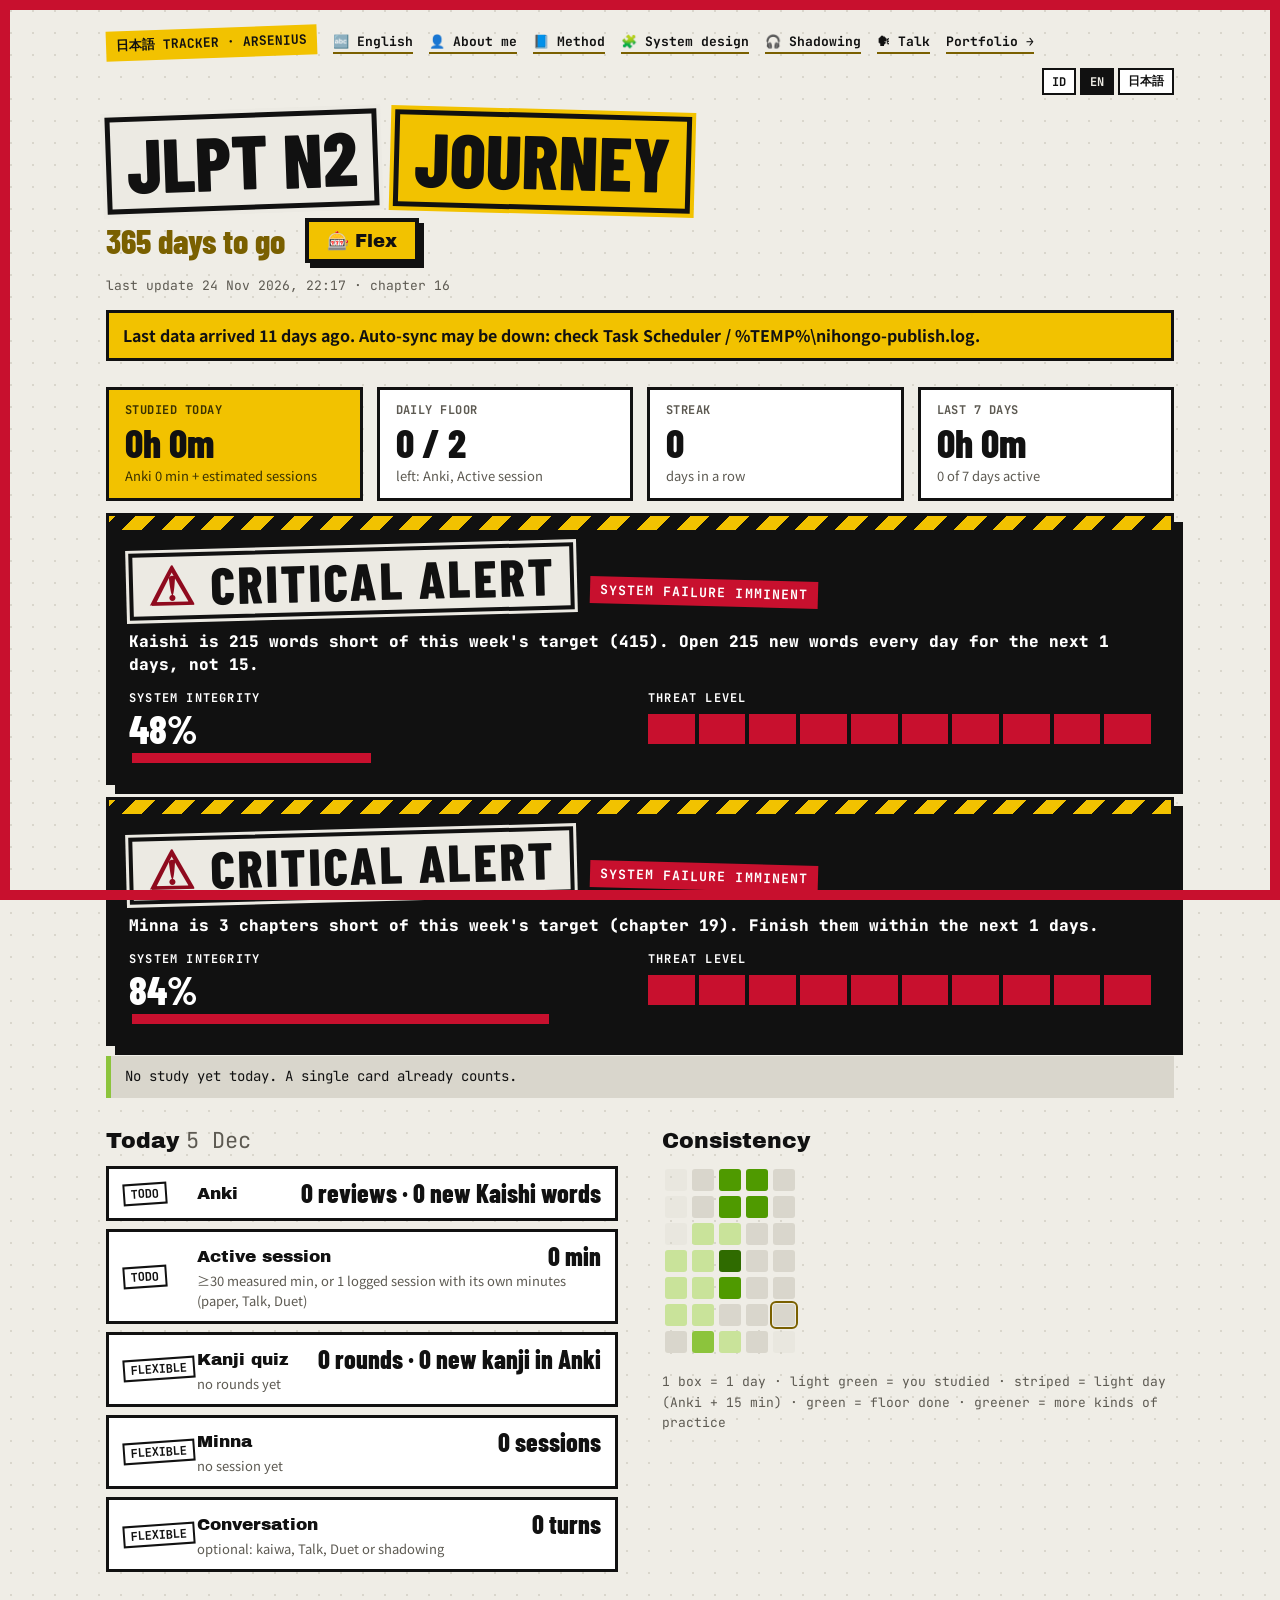
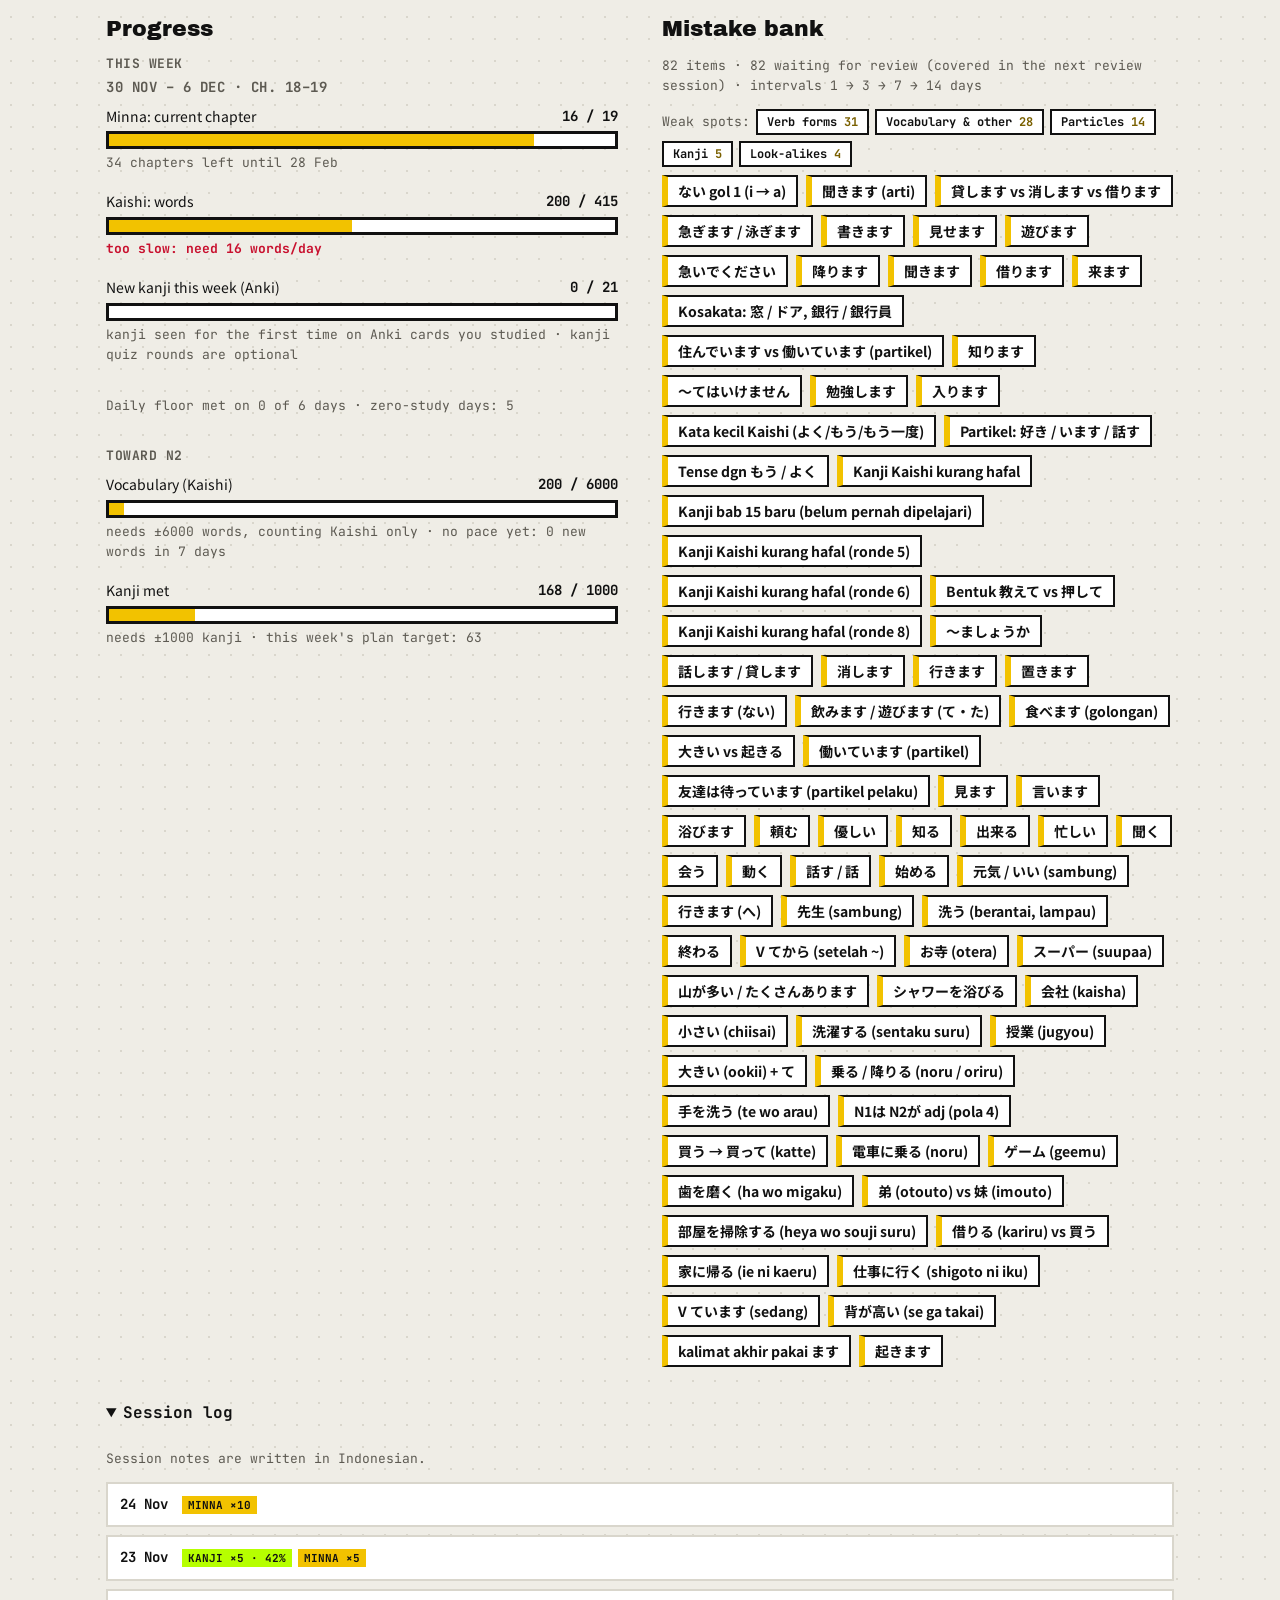
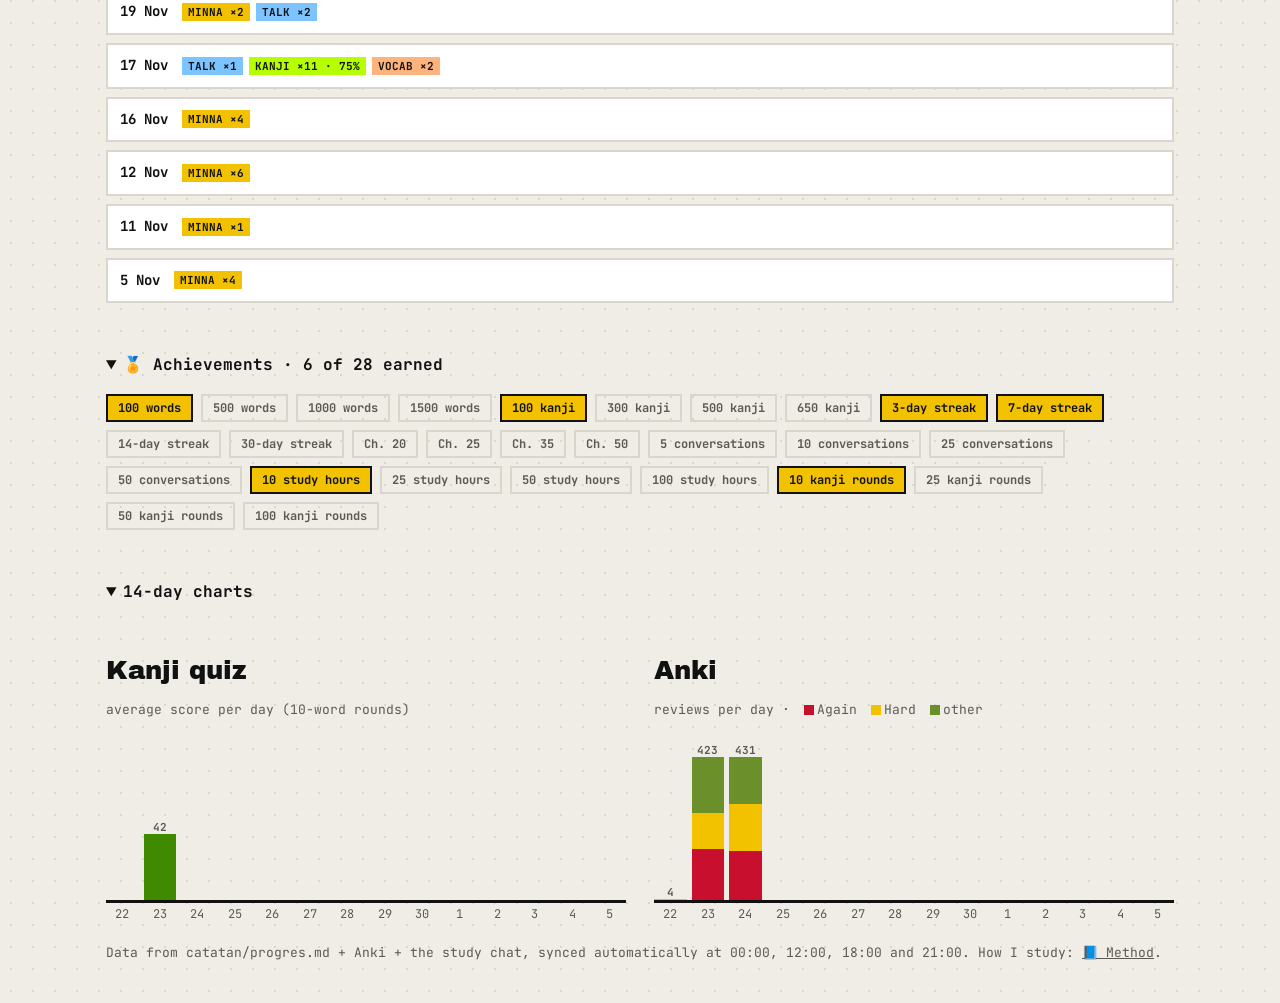
==== index.html @ 4cfe98d3 "Flexible goals: daily floor, light days, capped pace alerts - Daily floor = Anki due cleared + one a" ====
<!doctype html>
<html lang="id">
<head>
<meta charset="utf-8">
<meta name="viewport" content="width=device-width, initial-scale=1">
<title>日本語 Tracker · Arsenius</title>
<meta name="robots" content="noindex">
<meta name="theme-color" content="#17181c">
<link rel="manifest" href="manifest.webmanifest">
<link rel="apple-touch-icon" href="assets/img/icon-180.png">
<link rel="icon" href="data:image/svg+xml,<svg xmlns='http://www.w3.org/2000/svg' viewBox='0 0 32 32'><rect width='32' height='32' fill='%23F2C200'/><text x='16' y='24' font-size='20' text-anchor='middle' font-family='sans-serif' font-weight='900'>日</text></svg>">
<link rel="preconnect" href="https://fonts.googleapis.com">
<link rel="preconnect" href="https://fonts.gstatic.com" crossorigin>
<link href="https://fonts.googleapis.com/css2?family=Archivo+Black&family=Barlow+Condensed:wght@800&family=JetBrains+Mono:wght@400;700&family=Noto+Sans+JP:wght@400;700&display=swap" rel="stylesheet">
<link rel="stylesheet" href="assets/css/styles.css?v=78de2f35">
</head>
<body>
<header class="top">
  <nav class="nav mono"><span class="tag">日本語 TRACKER · ARSENIUS</span><a href="english.html" data-i="nav.english"></a><a href="about.html" data-i="nav.about"></a><a href="metode.html" data-i="nav.method"></a><a href="system.html" data-nav="system" data-i="nav.system"></a><a href="shadow.html" data-nav="shadow" data-i="nav.shadow"></a><a href="talk.html" data-nav="talk" data-i="nav.talk"></a><a href="https://arsenius-portfolio.vercel.app" target="_blank" rel="noopener" data-i="nav.portfolio"></a><span class="lang" id="lang"></span></nav>
  <h1><span class="plate" id="n3a">JLPT N2</span><span class="plate plate-y" id="n3b"></span></h1>
  <div class="hero-row"><p class="n3left" id="n3left"></p><button type="button" class="gacha" id="flexOpen" data-i="fx.open"></button></div>
  <p class="mono muted small" id="updated"></p>
  <div id="banner"></div>
</header>

<dialog class="fx-dlg" id="flexDlg">
  <div class="fx-head"><h2 data-i="h.flex"></h2><button type="button" class="x" id="flexClose" data-i="fx.close"></button></div>
  <p class="mono muted small" data-i="fx.desc"></p>
  <div class="flex">
    <div class="fx-stage"><canvas id="flexCanvas" width="1080" height="1920" aria-label="Story image preview"></canvas><div class="fx-cover" id="flexCover"><div class="cbar">CONSOLE<span>×</span></div><div class="cl"><p class="cmd">&gt; press GACHA_</p></div></div><span class="fx-rar mono" id="flexRar" aria-live="polite"></span></div>
    <div class="fx-ctrl">
      <div class="btns"><button type="button" class="gacha" id="flexStats" data-i="fx.stats"></button><button type="button" id="flexWeek" data-i="fx.week"></button><button type="button" id="flexStatus" data-i="fx.status"></button><button type="button" id="flexTheme" data-i="fx.theme"></button></div>
      <button type="button" class="gacha" id="flexPull" data-i="fx.pull"></button>
      <p class="mono small muted" id="flexInfo"></p>
      <div class="fx-q"><label><input type="checkbox" id="flexQ" checked> <span data-i="fx.quote"></span></label><select id="flexQTag" aria-label="Quote"></select><button type="button" id="flexQNew" data-i="fx.quoteNew"></button></div>
      <div class="btns"><button type="button" id="flexShare" disabled data-i="fx.share"></button><button type="button" id="flexSave" disabled data-i="fx.save"></button></div>
    </div>
  </div>
</dialog>

<main>
  <button type="button" class="gacha" id="backToday" hidden data-i="view.back"></button>
  <div class="sum">
    <div class="tile hi"><span class="lb" id="sumLabel" data-i="sum.today"></span><b id="sumHours"></b><small id="sumHoursSub"></small></div>
    <div class="tile"><span class="lb" data-i="sum.missions"></span><b id="sumMissions"></b><small id="sumMissionsSub"></small></div>
    <div class="tile"><span class="lb" data-i="sum.streak"></span><b id="sumStreak"></b><small data-i="streak.days"></small></div>
    <div class="tile"><span class="lb" data-i="sum.week"></span><b id="sumWeek"></b><small id="sumWeekSub"></small></div>
  </div>
  <div id="alerts"></div>
  <p class="praise mono" id="praise"></p>

  <div class="dash">
    <section>
      <h2><span id="todayH" data-i="h.today"></span> <span class="mono muted" id="todayLabel"></span></h2>
      <div class="wajib" id="wajib"></div>
    </section>

    <section>
      <h2 data-i="h.consistency"></h2>
      <div class="heat" id="heat"></div>
      <p class="mono muted small" data-i="heat.legend"></p>
    </section>

    <section>
      <h2 data-i="h.progress"></h2>
      <h3 class="sub3"><span data-i="h.week"></span> <span class="mono muted" id="weekLabel"></span></h3>
      <div class="bars" id="week"></div>
      <h3 class="sub3" data-i="h.n3"></h3>
      <div class="bars" id="n3bars"></div>
    </section>

    <section>
      <h2 data-i="h.mistakes"></h2>
      <p class="mono muted small" id="mistakeSum"></p>
      <div class="weak" id="weak"></div>
      <div class="mistakes" id="mistakes"></div>
    </section>
  </div>

  <details class="charts" id="logBox" open><summary class="mono" data-i="h.log"></summary><p class="mono muted small" id="logNote"></p><div class="log" id="log"></div></details>

  <details class="charts" id="badges" open></details>

  <details class="charts" open><summary class="mono" data-i="charts"></summary>
    <section class="two">
      <div><h2 data-i="h.kanji"></h2><p class="mono muted small" data-i="kanji.sub"></p><div class="chart" id="kanjiChart"></div></div>
      <div><h2>Anki</h2><p class="mono muted small"><span data-i="anki.sub"></span> <i class="sw again"></i>Again <i class="sw hard"></i>Hard <i class="sw good"></i><span data-i="other"></span></p><div class="chart" id="ankiChart"></div></div>
    </section>
  </details>
</main>
<footer class="mono muted small"><span data-i="footer"></span> <a href="metode.html" data-i="nav.method"></a>.</footer>
<p class="tip mono small" id="tip" hidden></p>
<script src="assets/js/i18n.js?v=8adacef3"></script>
<script src="assets/js/flex.js?v=4d6807b2"></script>
<script src="assets/js/app.js?v=9af15991"></script>
<script>
  const dlg = document.getElementById("flexDlg");
  document.getElementById("flexOpen").onclick = () => dlg.showModal();
  document.getElementById("flexClose").onclick = () => dlg.close();
  dlg.addEventListener("click", e => { if (e.target === dlg) dlg.close(); });  // tap backdrop to close
</script>
<script src="assets/js/pwa.js?v=f07ddea9"></script>
</body>
</html>
---- assets/css/styles.css ----
:root{--bg:#17181c;--card:#202227;--ink:#ECEAE3;--muted:#A9A69D;--line:#ECEAE3;--k:#111;--y:#F2C200;--lime:#B6FF00;--r:#FF5A5F;--dot:#2c2d33;
  --hi:#F2C200;--ok:#B6FF00;--h1:#5b6b1f;--h2:#87a812;--h3:#a6dc06;--h4:#B6FF00;color-scheme:dark}
@media (prefers-color-scheme:light){:root{--bg:#EFEDE6;--card:#fff;--ink:#111;--muted:#5d5a52;--line:#111;--dot:#d9d6cc;--r:#C8102E;
  --hi:#7a6000;--ok:#3f8a00;--h1:#c9e39a;--h2:#8cc43c;--h3:#4f9a00;--h4:#2f6b00;color-scheme:light}}
*{box-sizing:border-box}
body{margin:0;background:var(--bg) radial-gradient(var(--dot) 1.5px,transparent 1.5px) 0 0/22px 22px;color:var(--ink);font:16px/1.55 'Noto Sans JP',system-ui,sans-serif}
a{color:inherit}
.mono{font-family:'JetBrains Mono',monospace}.muted{color:var(--muted)}.small{font-size:13px}
main,.top,footer{width:min(100%,max(75vw,1100px),2200px);margin:0 auto;padding:0 16px}  /* 3/4 of the screen, never narrower than 1100px, capped on ultra-wide */
.top{padding-top:28px}
.nav{display:flex;flex-wrap:wrap;align-items:center;gap:10px 16px;font-size:13px;font-weight:700}
.nav a{text-decoration:none;border-bottom:2px solid var(--hi)}
.lang{display:flex;gap:4px;margin-left:auto}
.lang button{font:700 12px 'JetBrains Mono',monospace;background:var(--card);color:var(--ink);border:2px solid var(--line);padding:3px 8px;cursor:pointer}
.lang button[aria-pressed=true]{background:var(--ink);color:var(--bg)}
.tag{display:inline-block;background:var(--y);color:var(--k);font-weight:700;font-size:13px;padding:5px 10px;transform:rotate(-2deg)}
h1{margin:18px 0 8px;display:flex;flex-wrap:wrap;gap:12px 16px}
.plate{display:inline-block;font:800 clamp(36px,8vw,76px)/1 'Barlow Condensed',sans-serif;padding:4px 16px 7px;background:#ECEAE3;color:var(--k);border:5px solid var(--k);box-shadow:0 0 0 4px #ECEAE3;transform:rotate(-2deg)}
.plate-y{background:var(--y);box-shadow:0 0 0 4px var(--y);transform:rotate(1.5deg)}
h2{font:400 26px/1.2 'Archivo Black',sans-serif;margin:0 0 14px}
section{margin:40px 0}
.goals{display:flex;flex-wrap:wrap;gap:8px;margin-top:10px;font-size:13px}
.goals span{background:var(--card);border:2px solid var(--line);padding:3px 9px}.goals b{color:var(--hi)}
.banner{margin:14px 0 0;padding:10px 14px;background:var(--y);color:var(--k);font-weight:700;border:3px solid var(--k)}.banner.bad{background:var(--r);color:#fff}
.wajib{display:grid;gap:8px}
.w{background:var(--card);border:3px solid var(--line);padding:10px 14px;display:grid;grid-template-columns:62px minmax(0,1fr) auto;grid-template-areas:"st h n" "st p p";align-items:center;gap:0 12px}
.w.done{background:var(--lime);color:var(--k);border-color:var(--lime)}
.w h3{grid-area:h;margin:0;font:400 17px 'Archivo Black',sans-serif}
.w .n{grid-area:n;font:800 26px/1.1 'Barlow Condensed',sans-serif}
.w .st{grid-area:st;justify-self:start;font:700 12px 'JetBrains Mono',monospace;border:2px solid currentColor;padding:1px 6px;transform:rotate(-4deg)}
.w .st.seal{border:0;padding:0;width:54px;height:56px;margin:-6px 0;transform:rotate(-8deg);animation:stamp .35s cubic-bezier(.3,1.6,.5,1) both}
.seal svg{display:block;width:100%;height:100%;overflow:visible}
@keyframes stamp{from{transform:rotate(-8deg) scale(1.7);opacity:0}to{transform:rotate(-8deg) scale(1);opacity:1}}
@media (prefers-reduced-motion:reduce){.w .st.seal{animation:none}}
.w p{grid-area:p;margin:0;font-size:13px;color:var(--muted)}.w.done p{color:#2a3a00}
.heat{display:grid;grid-auto-flow:column;grid-template-rows:repeat(7,22px);grid-auto-columns:22px;gap:5px;overflow-x:auto;padding:3px 3px 6px}
.heat i{border-radius:3px;background:var(--dot)}
.heat i[data-n="1"]{background:var(--h1)}.heat i[data-n="2"]{background:var(--h2)}.heat i[data-n="3"]{background:var(--h3)}.heat i[data-n="4"]{background:var(--h4)}
.praise{margin:10px 0 0;padding:10px 14px;border-left:5px solid var(--h2);background:var(--dot);font-size:14px}.praise:empty{display:none}
.heat i.today{outline:2px solid var(--hi);outline-offset:1px}.heat i{cursor:pointer}.heat i.sel{outline:2px solid var(--ink);outline-offset:1px}
#backToday{margin-top:18px}
.bars{display:grid;gap:18px}
.bar .lbl{display:flex;justify-content:space-between;gap:10px;font-size:14px}
.bar .lbl b{font-family:'JetBrains Mono',monospace}
.bar .track{height:18px;border:3px solid var(--line);background:var(--card);margin-top:4px}
.bar .fill{height:100%;background:var(--y)}.bar.ok .fill{background:var(--ok)}
.bar p{margin:4px 0 0}.on{color:var(--ok);font-weight:700}.late{color:var(--r);font-weight:700}
details{margin-top:14px}summary{cursor:pointer}
table{border-collapse:collapse;width:100%;margin-top:8px}
td,th{padding:5px 8px;border-bottom:1px solid var(--dot);text-align:left}tr.cur td{color:var(--hi);font-weight:700}
.two{display:grid;grid-template-columns:1fr 1fr;gap:28px}
.chart{display:flex;align-items:flex-end;gap:5px;height:170px;border-bottom:3px solid var(--line);padding-top:10px}
.chart .col{flex:1;display:flex;flex-direction:column;justify-content:flex-end;height:100%;min-width:0;max-width:60px;position:relative}
.chart .col span{display:block}
.chart .col em{position:absolute;bottom:-22px;left:50%;transform:translateX(-50%);font:400 12px 'JetBrains Mono',monospace;color:var(--muted);font-style:normal;white-space:nowrap}
.chart .col b{font:700 11px 'JetBrains Mono',monospace;text-align:center;color:var(--muted)}
.chart + *{margin-top:26px}
.sw{display:inline-block;width:10px;height:10px;margin:0 3px 0 6px;vertical-align:-1px}
.again{background:var(--r)}.hard{background:var(--y)}.good{background:#6b8f2a}.kj{background:var(--ok)}
.mcs{display:flex;flex-wrap:wrap;gap:8px}
.mc{font:700 14px 'Noto Sans JP',sans-serif;background:var(--card);color:var(--ink);border:2px solid var(--line);border-left:6px solid var(--y);padding:4px 10px;cursor:pointer}
.mc.later{border-left-color:var(--dot);opacity:.8}.mc[aria-pressed=true]{background:var(--ink);color:var(--bg)}
.mdet{flex-basis:100%;margin:4px 0;background:var(--card);border:3px solid var(--line);padding:10px 14px}.mdet p{margin:6px 0 0;font-size:14px}
.m{background:var(--card);border:3px solid var(--line);border-left-width:10px;padding:10px 14px}
.m.due{border-left-color:var(--y)}.m.later{opacity:.75}
.m summary{display:flex;justify-content:space-between;gap:10px;font-weight:700;list-style:none}
.m summary::-webkit-details-marker{display:none}
.m summary small{font:400 12px 'JetBrains Mono',monospace;color:var(--muted);white-space:nowrap}
.m p{margin:6px 0 0;font-size:14px}.m p b{font-family:'JetBrains Mono',monospace;font-size:12px}
.log{display:grid;gap:8px}
.day{margin:0;background:var(--card);border:2px solid var(--dot)}
.day summary{display:flex;flex-wrap:wrap;align-items:center;gap:8px 14px;padding:10px 12px;font-size:14px;font-weight:700}
.day[open] summary{border-bottom:2px solid var(--dot)}
.chips{display:flex;flex-wrap:wrap;gap:6px}
.k{font:700 11px 'JetBrains Mono',monospace;text-transform:uppercase;padding:2px 6px;color:var(--k);background:var(--dot)}
.s{display:grid;grid-template-columns:6px 1fr;gap:10px;padding:8px 12px;font-size:14px}
.s+.s{border-top:1px solid var(--dot)}
.s .k{padding:0;align-self:stretch}
.s{cursor:pointer}.s p{display:-webkit-box;-webkit-line-clamp:1;-webkit-box-orient:vertical;overflow:hidden}.s.full p{display:block}
.k.kanji{background:var(--lime)}.k.minna{background:var(--y)}.k.kaiwa{background:#7cc4ff}.k.kosakata{background:#ffb37c}.k.bonus{background:#d9b8ff}
.s .sc{font:700 13px 'JetBrains Mono',monospace}
.s p{margin:2px 0 0;color:var(--muted);font-size:13px}
.months{display:grid;grid-template-columns:repeat(auto-fit,minmax(180px,1fr));gap:12px}
.mo{background:var(--card);border:3px solid var(--line);padding:12px}.mo b{font:800 28px/1 'Barlow Condensed',sans-serif;display:block}
footer{padding-bottom:40px}
.tip{position:fixed;left:50%;bottom:16px;transform:translateX(-50%);margin:0;background:var(--ink);color:var(--bg);padding:8px 14px;max-width:calc(100% - 32px);z-index:5}
/* flex */
.flex{display:flex;flex-wrap:wrap;gap:24px;align-items:flex-start}
.fx-stage{position:relative;width:min(300px,100%);perspective:900px}
#flexCanvas{display:block;width:100%;height:auto;border:3px solid var(--line)}
.fx-cover{position:absolute;inset:0;display:flex;flex-direction:column;background:#1e1e1e;border:3px solid var(--line);font:400 12px/1.5 'JetBrains Mono',monospace;color:#e6e6e6;text-align:left}
.cbar{display:flex;justify-content:space-between;background:#2c2c2c;padding:5px 9px;font:700 13px 'JetBrains Mono',monospace;letter-spacing:.12em;color:#fff}.cbar span{color:#999}
.cl{flex:1;overflow:auto;padding:8px 9px}.cl p{margin:0 0 3px;word-break:break-word}
.cl .cmd{color:#bdbdbd}.cl .dim{color:#e8d44d}.cl .spin{color:#e8d44d}.cl .res{font-weight:700;font-size:15px;margin-top:6px}
.fx-rar{position:absolute;top:-12px;left:-10px;padding:3px 10px;font-weight:700;font-size:13px;transform:rotate(-4deg);color:#111}
.fx-rar[data-r=common]{background:#cfcfcf}.fx-rar[data-r=rare]{background:#7cc4ff}.fx-rar[data-r=epic]{background:#d9b8ff}.fx-rar[data-r=legendary]{background:linear-gradient(90deg,#FFE7A3,#E8B931,#FFE7A3)}
.fx-ctrl{flex:1;min-width:240px}
.gacha{font:400 26px 'Archivo Black',sans-serif;background:var(--y);color:var(--k);border:4px solid var(--k);box-shadow:5px 5px 0 var(--line);padding:12px 24px;cursor:pointer}
.gacha:active{transform:translate(3px,3px);box-shadow:2px 2px 0 var(--line)}
.fx-q{display:flex;flex-wrap:wrap;align-items:center;gap:8px 14px;margin-top:14px;font:700 13px 'JetBrains Mono',monospace}
.fx-q[hidden]{display:none}.fx-q select{font:inherit;background:var(--card);color:var(--ink);border:3px solid var(--line);padding:5px 6px;max-width:100%}
.weak{display:flex;flex-wrap:wrap;align-items:center;gap:6px;margin:8px 0}.weak .wc{font:700 12px 'JetBrains Mono',monospace;border:2px solid var(--line);background:var(--card);padding:3px 9px}.weak .wc b{color:var(--hi)}
.bgs{display:flex;flex-wrap:wrap;gap:8px;margin:6px 0 10px}.bg{font:700 12px 'JetBrains Mono',monospace;border:2px solid var(--dot);color:var(--muted);padding:4px 10px}
.bg.on{background:var(--y);color:var(--k);border-color:var(--k)}.fx-q label{display:flex;gap:6px;align-items:center;cursor:pointer}
.fx-q button{font:inherit;background:var(--card);color:var(--ink);border:3px solid var(--line);padding:6px 10px;cursor:pointer}.fx-q button:disabled{opacity:.45;cursor:default}
.btns{display:flex;flex-wrap:wrap;gap:8px;margin-top:14px}
.btns button{font:700 13px 'JetBrains Mono',monospace;background:var(--card);color:var(--ink);border:3px solid var(--line);padding:8px 12px;cursor:pointer}
.btns button:disabled{opacity:.45;cursor:default}
@media (max-width:700px){.two{grid-template-columns:1fr}}
/* about + metode pages */
.info{max-width:760px;margin:0 auto;padding:10px 16px 60px}
.info h1{display:block;font:400 34px/1.15 'Archivo Black','Noto Sans JP',sans-serif;margin:8px 0 18px;padding-bottom:10px;border-bottom:4px solid var(--line)}
.info h2{font-size:22px;margin:28px 0 10px}
.facts{display:grid;gap:0;margin:18px 0;border:3px solid var(--line);background:var(--card)}
.facts div{display:grid;grid-template-columns:40% 1fr;gap:10px;padding:8px 12px;border-top:1px solid var(--dot)}.facts div:first-child{border-top:0}
.facts dt{color:var(--muted);font-size:14px}.facts dd{margin:0;font-weight:700}
.wt{border:3px solid var(--line);background:var(--card);margin:10px 0 18px}.wt th{background:var(--ink);color:var(--bg);font-size:13px}.wt td{font-size:14px;vertical-align:top}
.cta{display:inline-block;background:var(--y);color:var(--k);font-weight:700;text-decoration:none;padding:10px 16px;border:3px solid var(--k);box-shadow:4px 4px 0 var(--line)}
.nav a[aria-current]{background:var(--y);color:var(--k)}
@media (max-width:600px){.info h1{font-size:26px}}
/* simplified header + flex popup */
.hero-row{display:flex;flex-wrap:wrap;align-items:center;gap:12px 20px;margin:6px 0 4px}
.n3left{margin:0;font:800 34px/1 'Barlow Condensed',sans-serif;color:var(--hi)}
.hero-row .gacha{font-size:18px;padding:8px 18px}
.fx-dlg{width:min(760px,calc(100% - 24px));max-height:calc(100% - 24px);background:var(--bg);color:var(--ink);border:4px solid var(--line);padding:16px 18px}
.fx-dlg::backdrop{background:rgba(0,0,0,.6)}
.fx-head{display:flex;justify-content:space-between;align-items:center;gap:10px}.fx-head h2{margin:0}
.fx-head .x{font:700 13px 'JetBrains Mono',monospace;background:var(--card);color:var(--ink);border:3px solid var(--line);padding:6px 12px;cursor:pointer}
.fx-dlg .fx-stage{width:min(260px,100%)}
.charts{margin:10px 0 40px}.charts>summary{font-weight:700;padding:10px 0}
.lead{font-size:18px}
.steps{display:grid;gap:12px;margin:18px 0}
.step{display:grid;grid-template-columns:52px 1fr;gap:14px;background:var(--card);border:3px solid var(--line);padding:12px 14px}
.step .no{font:800 44px/1 'Barlow Condensed',sans-serif;background:var(--y);color:var(--k);display:grid;place-items:center;height:52px}
.step h3{margin:0;font:400 20px 'Archivo Black','Noto Sans JP',sans-serif}.step p{margin:4px 0 0}.step .mono{color:var(--hi);font-weight:700}
#weekLabel{display:block;font-size:14px;margin-top:6px}
.fx-cover[hidden]{display:none}
.fx-dlg .fx-ctrl{min-width:min(240px,100%)}
/* summary strip + dashboard grid */
.sum{display:grid;grid-template-columns:repeat(auto-fit,minmax(150px,1fr));gap:14px;margin:26px 0 6px}
.tile{background:var(--card);border:3px solid var(--line);padding:12px 16px;min-width:0}
.tile .lb{display:block;font:700 12px 'JetBrains Mono',monospace;color:var(--muted);text-transform:uppercase;letter-spacing:.04em}
.tile b{display:block;font:800 40px/1.1 'Barlow Condensed',sans-serif;margin:2px 0}
.tile small{display:block;color:var(--muted);font-size:13px}
.tile.hi{background:var(--y);border-color:var(--k);color:var(--k)}.tile.hi .lb,.tile.hi small{color:#3b3200}
.dash{display:grid;grid-template-columns:repeat(2,minmax(0,1fr));gap:0 44px}
.dash section{margin:30px 0 14px;min-width:0}
.dash h2{font-size:22px;margin-bottom:12px}
.sub3{font:700 13px 'JetBrains Mono',monospace;color:var(--muted);text-transform:uppercase;letter-spacing:.04em;margin:18px 0 10px}.sub3:first-of-type{margin-top:0}
@media (max-width:860px){.dash{grid-template-columns:minmax(0,1fr)}}
/* Alerts: one card shape for every level, escalating by colour (site palette: yellow -> coral -> deep red -> black) and size */
:root{--rd:#D1202F;--onr:#111}
@media (prefers-color-scheme:light){:root{--rd:#8F0A1E;--onr:#fff}}
.alert{--sh:4px;--ps:30px;position:relative;overflow:hidden;margin:12px 0 0;padding:16px 20px;background:var(--y);color:var(--k);border:3px solid var(--line);box-shadow:var(--sh) var(--sh) 0 var(--line)}
.alert.lv1{--sh:5px;--ps:36px;background:var(--r);color:var(--onr);animation:pulse 2.4s ease-in-out infinite}
.alert.lv2{--sh:7px;--ps:44px;background:var(--rd);color:#fff;animation:pulse 1.6s ease-in-out infinite}
.alert.lv3{--sh:9px;--ps:52px;background:var(--k);color:#fff;padding-top:30px;animation:pulse 1.2s ease-in-out infinite,shake 3s linear infinite}
.alert.lv3::after{content:"";position:absolute;left:0;right:0;top:0;height:14px;background:repeating-linear-gradient(-45deg,var(--y) 0 14px,var(--k) 14px 28px)}
@keyframes pulse{50%{box-shadow:var(--sh) var(--sh) 0 var(--line),0 0 0 6px rgba(209,32,47,.5)}}
.alert .ct{display:inline-block;margin:2px 0 10px;padding:2px 14px 5px;background:#ECEAE3;color:var(--k);border:4px solid var(--k);box-shadow:0 0 0 3px #ECEAE3;transform:rotate(-1.5deg);font:800 var(--ps)/1 'Barlow Condensed',sans-serif;letter-spacing:.06em}
.alert .ct::before{content:"⚠ ";color:var(--rd)}
.alert.lv3 .ct{animation:flick 1.1s steps(1,end) infinite}
.alert .cs{display:inline-block;margin:0 0 8px 16px;padding:5px 10px;background:var(--k);color:var(--y);font:700 13px 'JetBrains Mono',monospace;letter-spacing:.08em;transform:rotate(1.5deg);vertical-align:middle}
.alert.lv1 .cs,.alert.lv2 .cs{background:var(--y);color:var(--k)}.alert.lv3 .cs{background:var(--r);color:var(--onr)}
.alert .cm{margin:6px 0 0;font:800 16px/1.4 'JetBrains Mono',monospace}
.alert .cstat{display:grid;grid-template-columns:1fr 1fr;gap:16px;margin-top:14px}
.alert .cstat small{display:block;font:700 12px 'JetBrains Mono',monospace;letter-spacing:.1em}
.alert .cstat b{display:block;font:800 40px/1.1 'Barlow Condensed',sans-serif}
.alert .ib{display:block;height:16px;background:var(--k);border:3px solid var(--k)}.alert .ib u{display:block;height:100%;background:var(--y)}
.alert .tl{display:flex;gap:4px;margin-top:8px}.alert .tl u{flex:1;height:30px;border:3px solid var(--k);background:rgba(17,17,17,.3)}.alert .tl u.on{background:var(--y)}
.alert.lv3 .ib u{background:var(--r)}.alert.lv3 .tl u{border-color:var(--r);background:rgba(255,255,255,.12)}.alert.lv3 .tl u.on{background:var(--r)}
@keyframes flick{0%,86%,100%{opacity:1}88%{opacity:.35}92%{opacity:1}95%{opacity:.5}}
@keyframes shake{0%,90%,100%{transform:none}92%{transform:translate(-3px,1px)}94%{transform:translate(3px,-1px)}96%{transform:translate(-2px,-1px)}98%{transform:translate(2px,1px)}}
body.danger::after{content:"";position:fixed;inset:0;pointer-events:none;z-index:50;border:10px solid var(--r);animation:frame 1s steps(1,end) infinite}@keyframes frame{50%{border-color:transparent}}
@media (prefers-reduced-motion:reduce){.alert,.alert.lv3 .ct,body.danger::after{animation:none!important}}
/* System design page */
.sys{padding-bottom:60px}
.sys h1{display:block;font:400 34px/1.15 'Archivo Black','Noto Sans JP',sans-serif;margin:8px 0 18px;padding-bottom:10px;border-bottom:4px solid var(--line)}
.sys h2{font-size:22px;margin:28px 0 10px}
.sys-bar{display:flex;flex-wrap:wrap;gap:14px 24px;align-items:center;margin:16px 0}
.sys-sw{display:flex;border:3px solid var(--line);background:var(--card)}
.sys-sw button{font:800 16px 'Barlow Condensed','Noto Sans JP',sans-serif;background:transparent;color:var(--ink);border:0;padding:8px 18px;cursor:pointer;text-align:left}
.sys-sw button small{display:block;font:400 11px 'JetBrains Mono',monospace;color:var(--muted)}
.sys-sw button[aria-pressed=true]{background:var(--y);color:var(--k)}.sys-sw button[aria-pressed=true] small{color:#3b3200}
.sys-lg{display:flex;flex-wrap:wrap;gap:6px 14px;font-size:12px;align-items:center}
.sys-bd{display:inline-block;font:700 10px 'JetBrains Mono',monospace;letter-spacing:.06em;padding:1px 6px;border:2px solid var(--muted);color:var(--muted);font-style:normal}
.sys-bd.mod{border-color:var(--hi);color:var(--hi)}.sys-bd.new{border-color:var(--ok);color:var(--ok)}.sys-bd.gone{border-style:dashed}
.sys-map{position:relative;display:grid;grid-template-columns:repeat(6,minmax(0,1fr));grid-template-rows:repeat(3,auto);gap:46px 34px;padding:18px;border:3px solid var(--line);background:var(--card)}
.sys-map svg{position:absolute;left:0;top:0;pointer-events:none;overflow:visible}
.sys-n{position:relative;z-index:1;grid-column:var(--c);grid-row:var(--r);display:flex;flex-direction:column;gap:6px;align-items:flex-start;justify-content:center;min-height:68px;padding:8px 10px;background:var(--bg);color:var(--ink);border:3px solid var(--muted);font:700 13px/1.25 'JetBrains Mono',monospace;text-align:left;cursor:pointer;overflow-wrap:anywhere}
.sys-n:hover{border-color:var(--ink)}
.sys-n.k-mod{border-color:var(--hi)}.sys-n.k-new{border-color:var(--ok);box-shadow:0 0 0 2px color-mix(in srgb,var(--ok) 30%,transparent)}
.sys-n.k-gone{border-style:dashed;opacity:.55}
.sys-n.on{border-color:var(--ok);box-shadow:0 0 0 4px var(--ok)}.sys-n.dim{opacity:.3}
.sys-n.sel{outline:3px solid var(--ink);outline-offset:3px}
.sys-n:disabled{cursor:default}
.sys-e{stroke:var(--muted);stroke-width:2;fill:none}
.sys-e.new{stroke:var(--ok);stroke-width:2.5;stroke-dasharray:8 6;animation:sysdash 1s linear infinite}
.sys-e.on{stroke-width:4.5}.sys-e.dim{opacity:.15}
@keyframes sysdash{to{stroke-dashoffset:-14}}
.sys-hint{margin:8px 0 0}
.sys-cols{display:grid;grid-template-columns:repeat(2,minmax(0,1fr));gap:18px;margin:18px 0}
.sys-card{background:var(--card);border:3px solid var(--line);padding:4px 16px 16px;min-width:0}
.sys-card h2{margin-top:12px}.sys-card h3{margin:6px 0;font:400 19px 'Archivo Black','Noto Sans JP',sans-serif}
.sys-no{color:var(--hi);font-weight:700;margin:6px 0 0}
.sys-ctl{display:flex;flex-wrap:wrap;gap:8px;margin-top:12px}
.sys-ctl button{font:700 13px 'JetBrains Mono',monospace;background:var(--bg);color:var(--ink);border:3px solid var(--line);padding:6px 12px;cursor:pointer}
.sys-ctl button.go{background:var(--y);color:var(--k);border-color:var(--k)}.sys-ctl button:disabled{opacity:.4;cursor:default}
.sys-dl{margin:8px 0 0}.sys-dl dt{font:700 11px 'JetBrains Mono',monospace;letter-spacing:.08em;text-transform:uppercase;color:var(--muted);margin-top:10px}.sys-dl dd{margin:2px 0 0}
.sys-t td{padding:8px 10px}
@media (max-width:860px){.sys-map{grid-template-columns:repeat(2,minmax(0,1fr));gap:14px}.sys-n{grid-column:auto;grid-row:auto}.sys-map svg{display:none}.sys-cols{grid-template-columns:minmax(0,1fr)}}
@media (max-width:600px){.sys h1{font-size:26px}}
.pt-tabs{display:flex;flex-wrap:wrap;margin:8px 0 14px}
.pt-tabs button{font:700 14px 'JetBrains Mono','Noto Sans JP',monospace;background:var(--card);color:var(--ink);border:3px solid var(--line);padding:8px 14px;cursor:pointer;min-height:44px}
.pt-tabs button+button{margin-left:-3px}.pt-tabs button[aria-selected=true]{background:var(--y);color:var(--k)}
.pt-walk{display:grid;grid-template-columns:repeat(2,minmax(0,1fr));border:3px solid var(--line);background:var(--card);margin-bottom:26px}
.pt-step,.pt-why{padding:6px 16px 12px;min-height:9em}.pt-why{border-left:3px solid var(--line)}
.pt-step h3,.pt-why h3{margin:2px 0 4px;font:400 18px 'Archivo Black','Noto Sans JP',sans-serif}.pt-step p,.pt-why p{margin:0;font-size:14px}
.pt-walk .pt-no{color:var(--hi);font-weight:700;margin:6px 0 2px;font-size:12px}
.pt-ctl{grid-column:1/-1;display:flex;flex-wrap:wrap;gap:8px;align-items:center;padding:10px 16px;border-top:3px solid var(--line)}
.pt-ctl button{font:700 13px 'JetBrains Mono',monospace;background:var(--bg);color:var(--ink);border:3px solid var(--line);padding:5px 10px;cursor:pointer;min-height:36px}
.pt-ctl .go{background:var(--y);color:var(--k)}.pt-ctl button:disabled{opacity:.4;cursor:default}
.pt-ctl span{flex:1;min-width:180px}
.pt-steps{grid-column:1/-1;display:flex;flex-wrap:wrap;gap:6px;list-style:none;margin:0;padding:0 16px 14px}
.pt-steps button{position:relative;overflow:hidden;display:flex;align-items:center;gap:7px;min-height:36px;padding:5px 10px 5px 5px;background:var(--bg);color:var(--ink);border:2px solid var(--line);font:700 12px 'JetBrains Mono','Noto Sans JP',monospace;text-align:left;cursor:pointer}
.pt-steps b{display:grid;place-items:center;min-width:22px;height:22px;background:var(--ink);color:var(--bg);font-size:11px}
.pt-steps button:hover{border-color:var(--hi)}.pt-steps button[aria-current=true]{background:var(--y);color:var(--k);border-color:var(--k)}.pt-steps button[aria-current=true] b{background:var(--k);color:var(--y)}
.pt-steps.run button[aria-current=true]::after{content:"";position:absolute;left:0;bottom:0;height:3px;background:var(--k);animation:ptfill 4.5s linear forwards}
@keyframes ptfill{from{width:0}to{width:100%}}
.pt-d{position:relative;display:grid;grid-template-columns:var(--cols);grid-template-areas:var(--areas);gap:52px 70px;padding:26px 22px 22px;background:var(--card);border:3px solid var(--line);margin-bottom:10px}
.pt-d.framed{border-style:dashed;padding-top:34px}
.pt-fl{position:absolute;top:-14px;left:50%;transform:translateX(-50%);background:var(--ink);color:var(--bg);padding:3px 12px;font-size:12px;font-weight:700;white-space:nowrap}
.pt-svg{position:absolute;left:0;top:0;pointer-events:none;overflow:visible;z-index:0}
.pt-z{position:relative;display:flex;align-items:stretch;min-width:0;margin:0;border:2px dashed var(--zc);padding:24px 12px 14px}
.pt-zl{position:absolute;top:-12px;left:10px;margin:0;max-width:calc(100% - 20px);overflow:hidden;text-overflow:ellipsis;white-space:nowrap;background:var(--zc);color:#111;border:2px solid #111;padding:1px 8px;font-size:11px;font-weight:700}
.pt-zg{display:grid;grid-template-columns:repeat(var(--zn),minmax(0,1fr));align-content:space-evenly;align-items:center;gap:40px 84px;width:100%}
.pt-n{position:relative;z-index:1;display:flex;gap:10px;align-items:center;min-width:0;text-align:left;background:var(--bg);color:var(--ink);border:2px solid var(--line);box-shadow:3px 3px 0 var(--zc);padding:8px 10px;cursor:pointer;transition:opacity .25s,box-shadow .25s}
.pt-i{flex:none;display:grid;place-items:center;width:34px;height:34px;background:var(--zc);border:2px solid #111}
.pt-i svg{width:20px;height:20px;fill:none;stroke:#111;stroke-width:2;stroke-linecap:round;stroke-linejoin:round}
.pt-t{min-width:0}.pt-t b{display:block;font:700 13px/1.2 'JetBrains Mono','Noto Sans JP',monospace;overflow-wrap:anywhere}
.pt-t small{display:block;margin-top:2px;font-size:11px;line-height:1.3;color:var(--muted)}
.pt-n:hover,.pt-n:focus-visible{outline:3px solid var(--ink);outline-offset:2px}
.pt-n[aria-pressed=true]{outline:3px dashed var(--hi);outline-offset:3px}
.pt-n.on{border-color:var(--hi);box-shadow:0 0 0 4px var(--hi)}.pt-n.dim{opacity:.28}
.pt-e{fill:none;stroke:var(--muted);stroke-width:2;stroke-dasharray:7 6;animation:ptflow .9s linear infinite;transition:opacity .25s}
.pt-e.on{stroke:var(--hi);stroke-width:3}.pt-e.dim{opacity:.15}
@keyframes ptflow{to{stroke-dashoffset:-13}}
.pt-ls{position:absolute;inset:0;pointer-events:none;z-index:2}
.pt-l{position:absolute;transform:translate(-50%,-50%);background:var(--card);color:var(--muted);border:1px solid var(--dot);padding:0 6px;font-size:11px;white-space:nowrap}
.pt-l.on{background:var(--hi);color:var(--bg);border-color:var(--hi);font-weight:700}.pt-l.dim{opacity:.2}
@media (max-width:900px){.pt-d{grid-template-columns:minmax(0,1fr);grid-template-areas:none;gap:44px;padding:26px 14px 16px}.pt-z{grid-area:auto!important}
  .pt-walk{grid-template-columns:minmax(0,1fr)}.pt-why{border-left:0;border-top:3px solid var(--line)}.pt-step,.pt-why{min-height:0}.pt-ls{display:none}
  .pt-z{padding-right:40px}.pt-zg{grid-template-columns:minmax(0,1fr);gap:14px}}
.pt-mob{margin-top:6px!important}@media (min-width:901px){.pt-mob{display:none}}
@media (prefers-reduced-motion:reduce){.sys-e.new{animation:none}.pt-e{animation-duration:1.5s}}
/* Shadowing page */
.sh{max-width:860px;margin:0 auto;padding:10px 16px 60px}
.sh h1{font:900 44px/1 'Archivo Black',sans-serif;margin:18px 0 8px}
.sh-lead{color:var(--muted);margin:0 0 14px}
.sh-empty{border:3px solid var(--line);background:var(--card);padding:14px;margin:0}
.sh-pick{display:flex;flex-wrap:wrap;gap:8px;margin-bottom:14px}
.sh-pick button{text-align:left;font:700 14px/1.3 'Noto Sans JP',sans-serif;background:var(--card);color:var(--ink);border:3px solid var(--line);padding:8px 12px;cursor:pointer;max-width:100%}
.sh-pick button small{display:block;font-size:11px;color:var(--muted);font-weight:400}
.sh-pick button[aria-pressed=true]{background:var(--y);color:var(--k)}.sh-pick button[aria-pressed=true] small{color:#3b3200}
.sh-vid{position:sticky;top:0;z-index:3;background:var(--bg);padding:6px 0;border-bottom:3px solid var(--line)}
.sh-vid iframe,.sh-vid #shPlayer{display:block;width:100%;aspect-ratio:16/9;height:auto;max-height:46vh;border:3px solid var(--line);background:#000}
.sh-bar{display:flex;flex-wrap:wrap;gap:8px;margin:12px 0}
.sh-bar button,.sh-rates button{font:700 13px 'JetBrains Mono',monospace;background:var(--bg);color:var(--ink);border:3px solid var(--line);padding:6px 12px;cursor:pointer}
.sh-bar button[aria-pressed=true],.sh-rates button[aria-pressed=true]{background:var(--y);color:var(--k)}
.sh-rates{display:flex}.sh-rates button+button{margin-left:-3px}
.sh-meta{font-size:12px;color:var(--muted);margin:4px 0 10px}
.sh-list{list-style:none;margin:0;padding:0}
.sh-list li{display:flex;align-items:stretch;border:3px solid var(--line);background:var(--card);margin-bottom:6px}
.sh-list li.on{background:var(--y);color:var(--k)}
.sh-ln{flex:1;display:flex;gap:12px;align-items:baseline;text-align:left;font:400 20px/1.5 'Noto Sans JP',sans-serif;background:transparent;color:inherit;border:0;padding:8px 12px;cursor:pointer}
.sh-ts{font-size:11px;color:var(--muted);flex:none}.sh-list li.on .sh-ts{color:#3b3200}
.sh-keys{font-size:11px;color:var(--muted);margin-top:12px}
@media (max-width:600px){.sh h1{font-size:32px}.sh-ln{font-size:17px}}
.sh-logbtn{font-size:12px;background:var(--card);color:var(--ink);border:3px dashed var(--line);padding:6px 12px;cursor:pointer;margin-bottom:10px}
.sh-langs{flex-basis:100%;display:flex;gap:8px}
.sh-langs button{font:700 13px 'JetBrains Mono',monospace;background:var(--bg);color:var(--ink);border:3px solid var(--line);padding:4px 12px;cursor:pointer}
.sh-langs button[aria-pressed=true]{background:var(--ink);color:var(--bg)}
.sh-dn{width:30px;flex:none;background:transparent;border:0;border-right:3px solid var(--line);cursor:pointer;position:relative}
.sh-dn::after{content:"";position:absolute;left:50%;top:50%;width:12px;height:12px;margin:-6px 0 0 -6px;border:2px solid var(--muted);border-radius:50%}
.sh-dn[aria-pressed=true]::after{background:var(--lime);border-color:var(--k)}
.sh-tx{display:flex;flex-direction:column;gap:2px}
.sh-r{display:none;font:400 13px/1.4 'JetBrains Mono',monospace;color:var(--muted)}
.sh-list.romaji .sh-r{display:block}.sh-list li.on .sh-r{color:#3b3200}
.sh-hist{margin-top:28px;border-top:3px solid var(--line);padding-top:14px}.sh-hist h2{font:900 22px 'Archivo Black',sans-serif;margin:0 0 6px}.sh-hist ul{margin:6px 0 0;padding-left:18px}
.sh-m{display:none;font:400 14px/1.45 'Noto Sans JP',system-ui,sans-serif;color:var(--muted)}
.sh-list.meaning .sh-m{display:block}.sh-list li.on .sh-m{color:#3b3200}
.sh-lock{border:3px solid var(--line);background:var(--card);padding:14px;display:flex;flex-direction:column;gap:10px}
.sh-lock div{display:flex;gap:8px;flex-wrap:wrap}.sh-lock input{flex:1;min-width:200px;font:16px 'JetBrains Mono',monospace;background:var(--bg);color:var(--ink);border:3px solid var(--line);padding:8px 10px}
.sh-lock button{font:700 14px 'JetBrains Mono',monospace;background:var(--y);color:var(--k);border:3px solid var(--line);padding:8px 16px;cursor:pointer}.sh-err{margin:0;color:var(--r);min-height:1.2em}
/* Talk showcase page */
.tk{max-width:760px;margin:0 auto;padding:10px 16px 60px}
.tk h1{font:900 44px/1 'Archivo Black',sans-serif;margin:18px 0 6px}.tk h2{font:900 22px 'Archivo Black',sans-serif;margin:26px 0 6px}
.tk-tag{font-size:12px;color:var(--muted);margin:0 0 10px}.tk-lead{font-size:18px;margin:0 0 8px}
.tk-steps{padding-left:22px}.tk-steps li{margin:6px 0}
.sys-hist{margin:28px 0 10px;border:3px solid var(--line);background:var(--card);padding:0 16px}
.sys-hist>summary{display:flex;flex-wrap:wrap;align-items:baseline;gap:4px 12px;padding:12px 0;cursor:pointer;font-size:18px}
.sys-hist>summary small{font:400 12px 'JetBrains Mono','Noto Sans JP',monospace}
.sys-hist[open]{padding-bottom:16px}.sys-hist[open]>summary{border-bottom:2px dashed var(--dot);margin-bottom:12px}
.heat i[data-n="light"]{background:repeating-linear-gradient(-45deg,var(--h1) 0 3px,var(--dot) 3px 6px)}
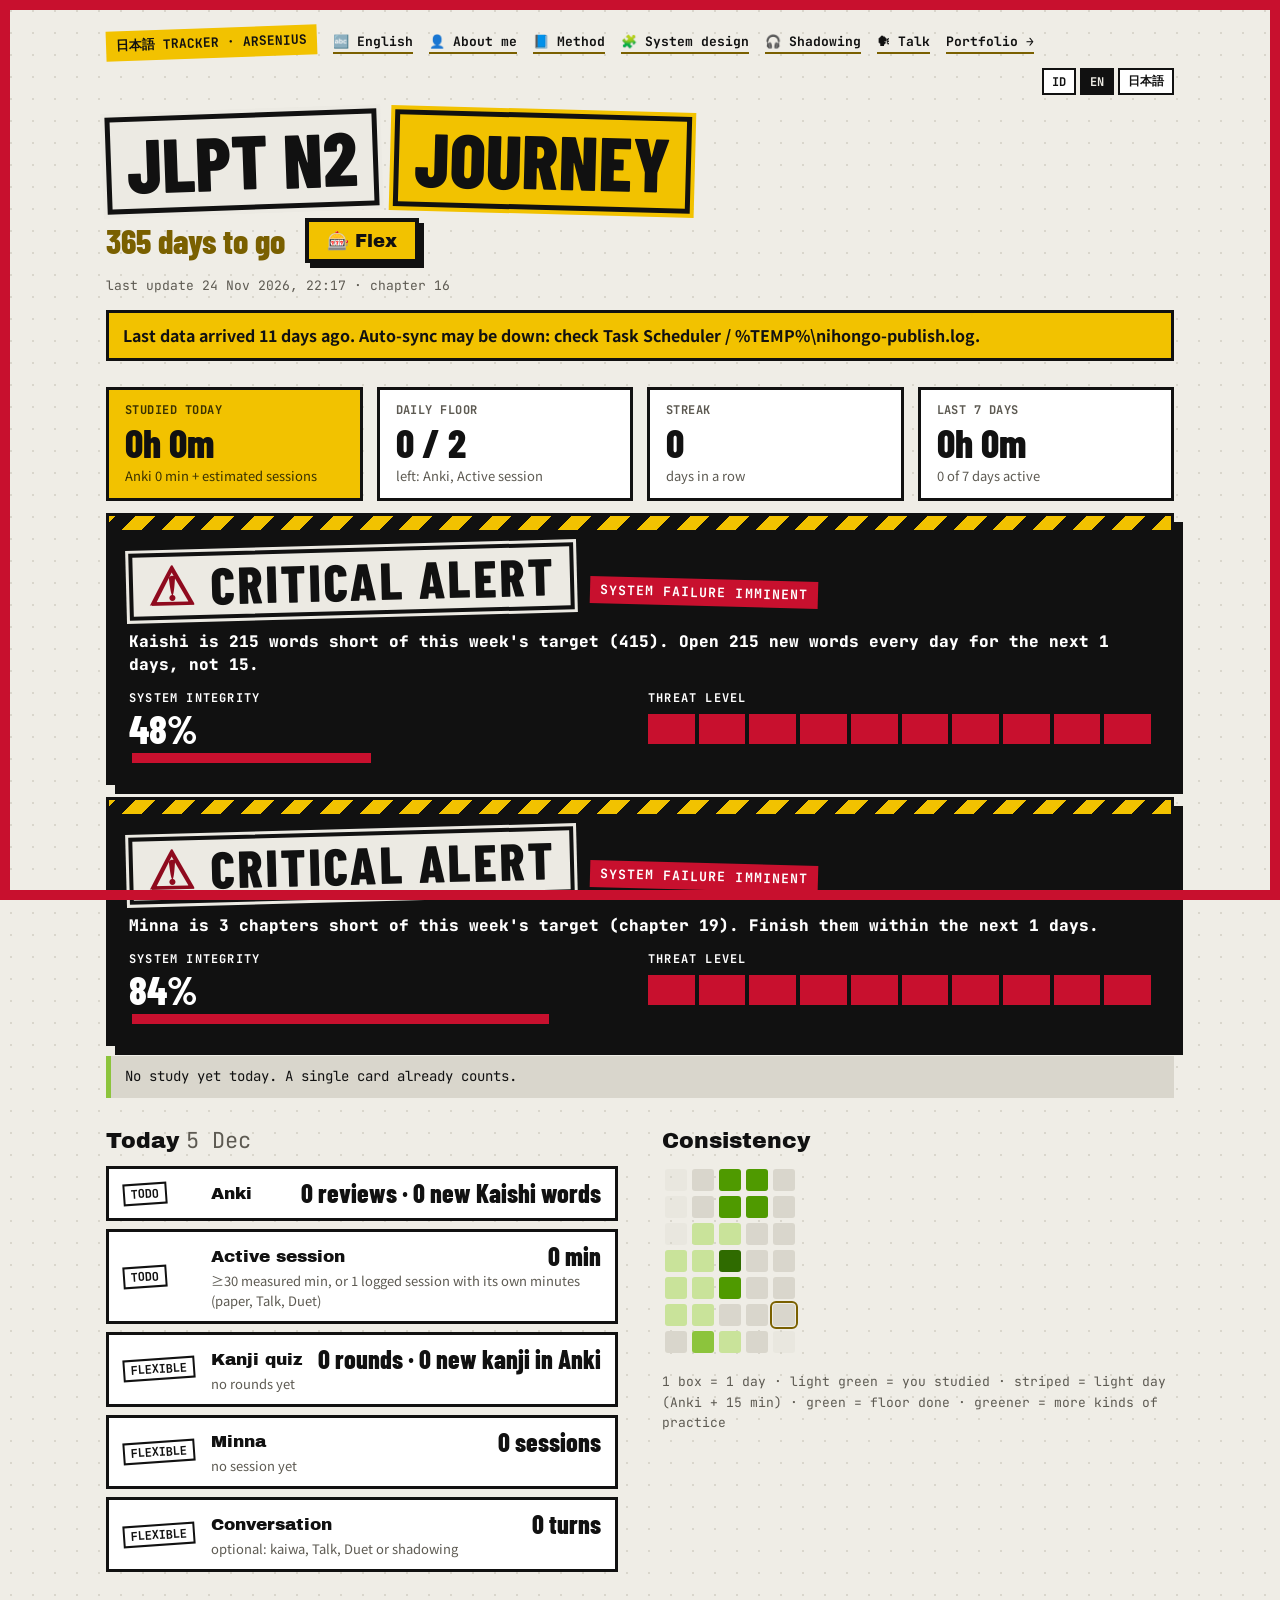
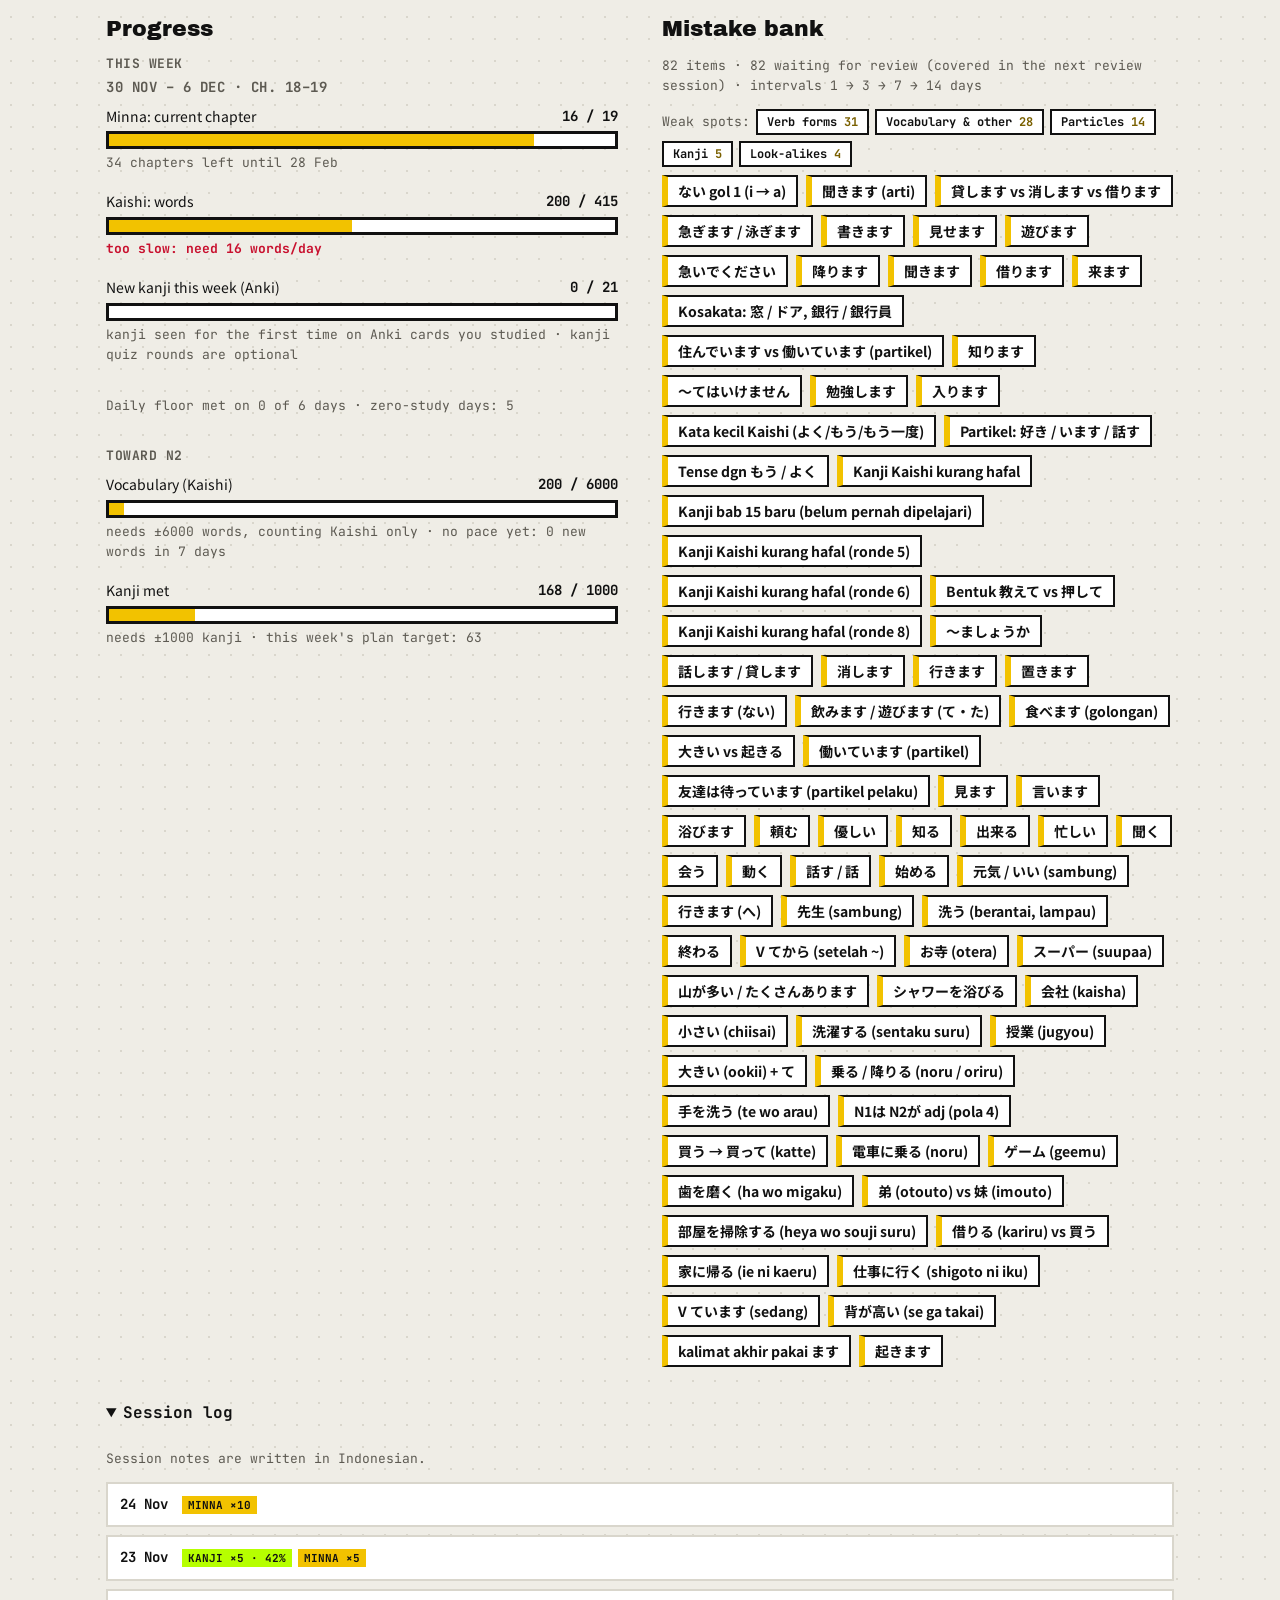
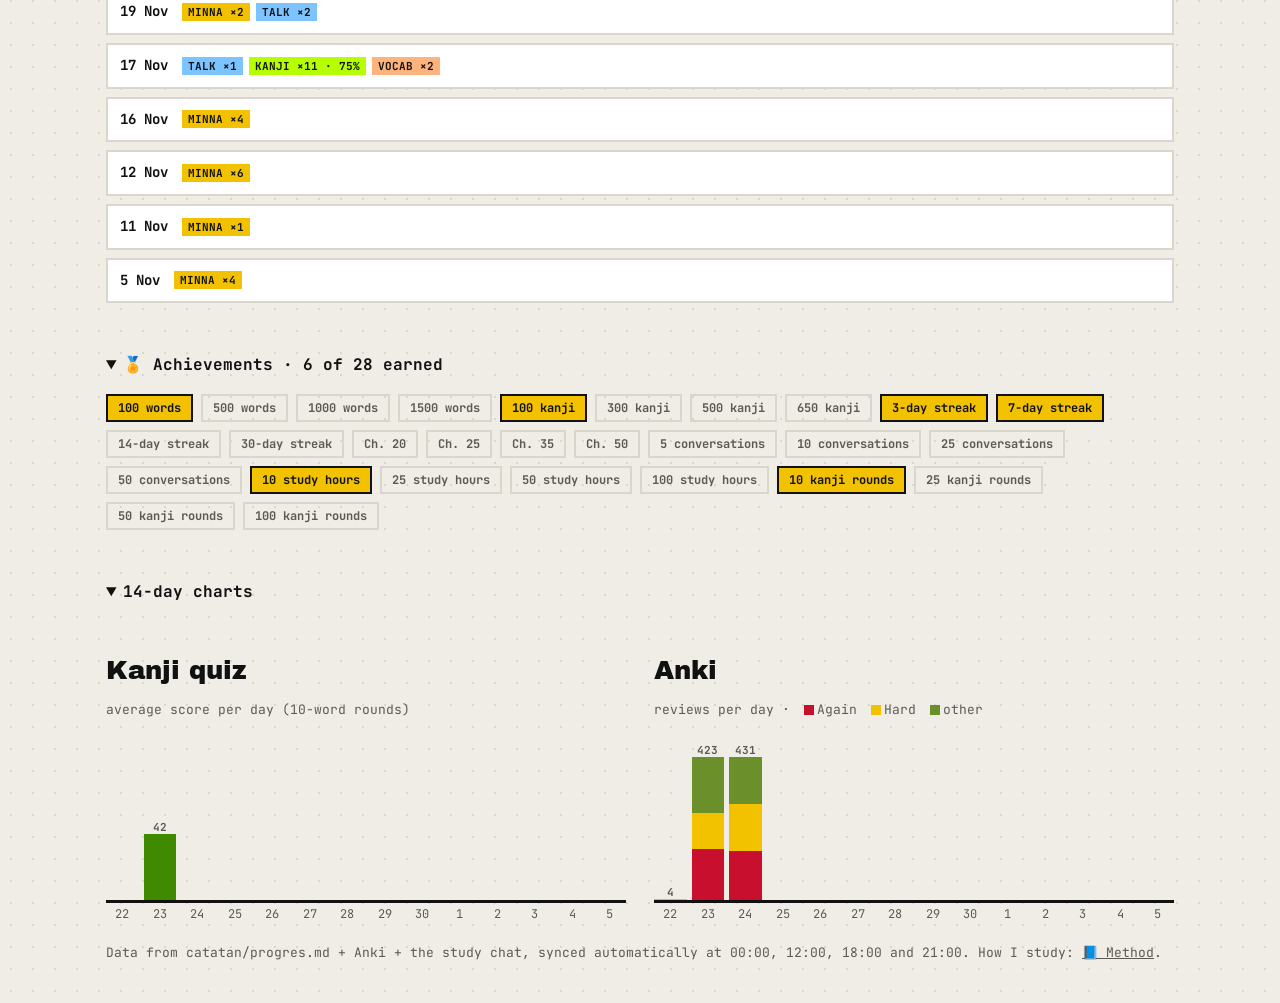
==== commit 858f5c6d: "Shadowing resume file; fix Today cards on phones - Shadowing: Export/Import progress as a small JSON" ====
--- a/index.html
+++ b/index.html
@@ -12,7 +12,7 @@
 <link rel="preconnect" href="https://fonts.googleapis.com">
 <link rel="preconnect" href="https://fonts.gstatic.com" crossorigin>
 <link href="https://fonts.googleapis.com/css2?family=Archivo+Black&family=Barlow+Condensed:wght@800&family=JetBrains+Mono:wght@400;700&family=Noto+Sans+JP:wght@400;700&display=swap" rel="stylesheet">
-<link rel="stylesheet" href="assets/css/styles.css?v=78de2f35">
+<link rel="stylesheet" href="assets/css/styles.css?v=9c9d7154">
 </head>
 <body>
 <header class="top">
--- a/assets/css/styles.css
+++ b/assets/css/styles.css
@@ -23,7 +23,8 @@
 .goals span{background:var(--card);border:2px solid var(--line);padding:3px 9px}.goals b{color:var(--hi)}
 .banner{margin:14px 0 0;padding:10px 14px;background:var(--y);color:var(--k);font-weight:700;border:3px solid var(--k)}.banner.bad{background:var(--r);color:#fff}
 .wajib{display:grid;gap:8px}
-.w{background:var(--card);border:3px solid var(--line);padding:10px 14px;display:grid;grid-template-columns:62px minmax(0,1fr) auto;grid-template-areas:"st h n" "st p p";align-items:center;gap:0 12px}
+.w{background:var(--card);border:3px solid var(--line);padding:10px 14px;display:grid;grid-template-columns:76px minmax(0,1fr) auto;grid-template-areas:"st h n" "st p p";align-items:center;gap:0 12px}
+@media (max-width:600px){.w{grid-template-columns:76px minmax(0,1fr);grid-template-areas:"st h" "st n" "st p"}}
 .w.done{background:var(--lime);color:var(--k);border-color:var(--lime)}
 .w h3{grid-area:h;margin:0;font:400 17px 'Archivo Black',sans-serif}
 .w .n{grid-area:n;font:800 26px/1.1 'Barlow Condensed',sans-serif}
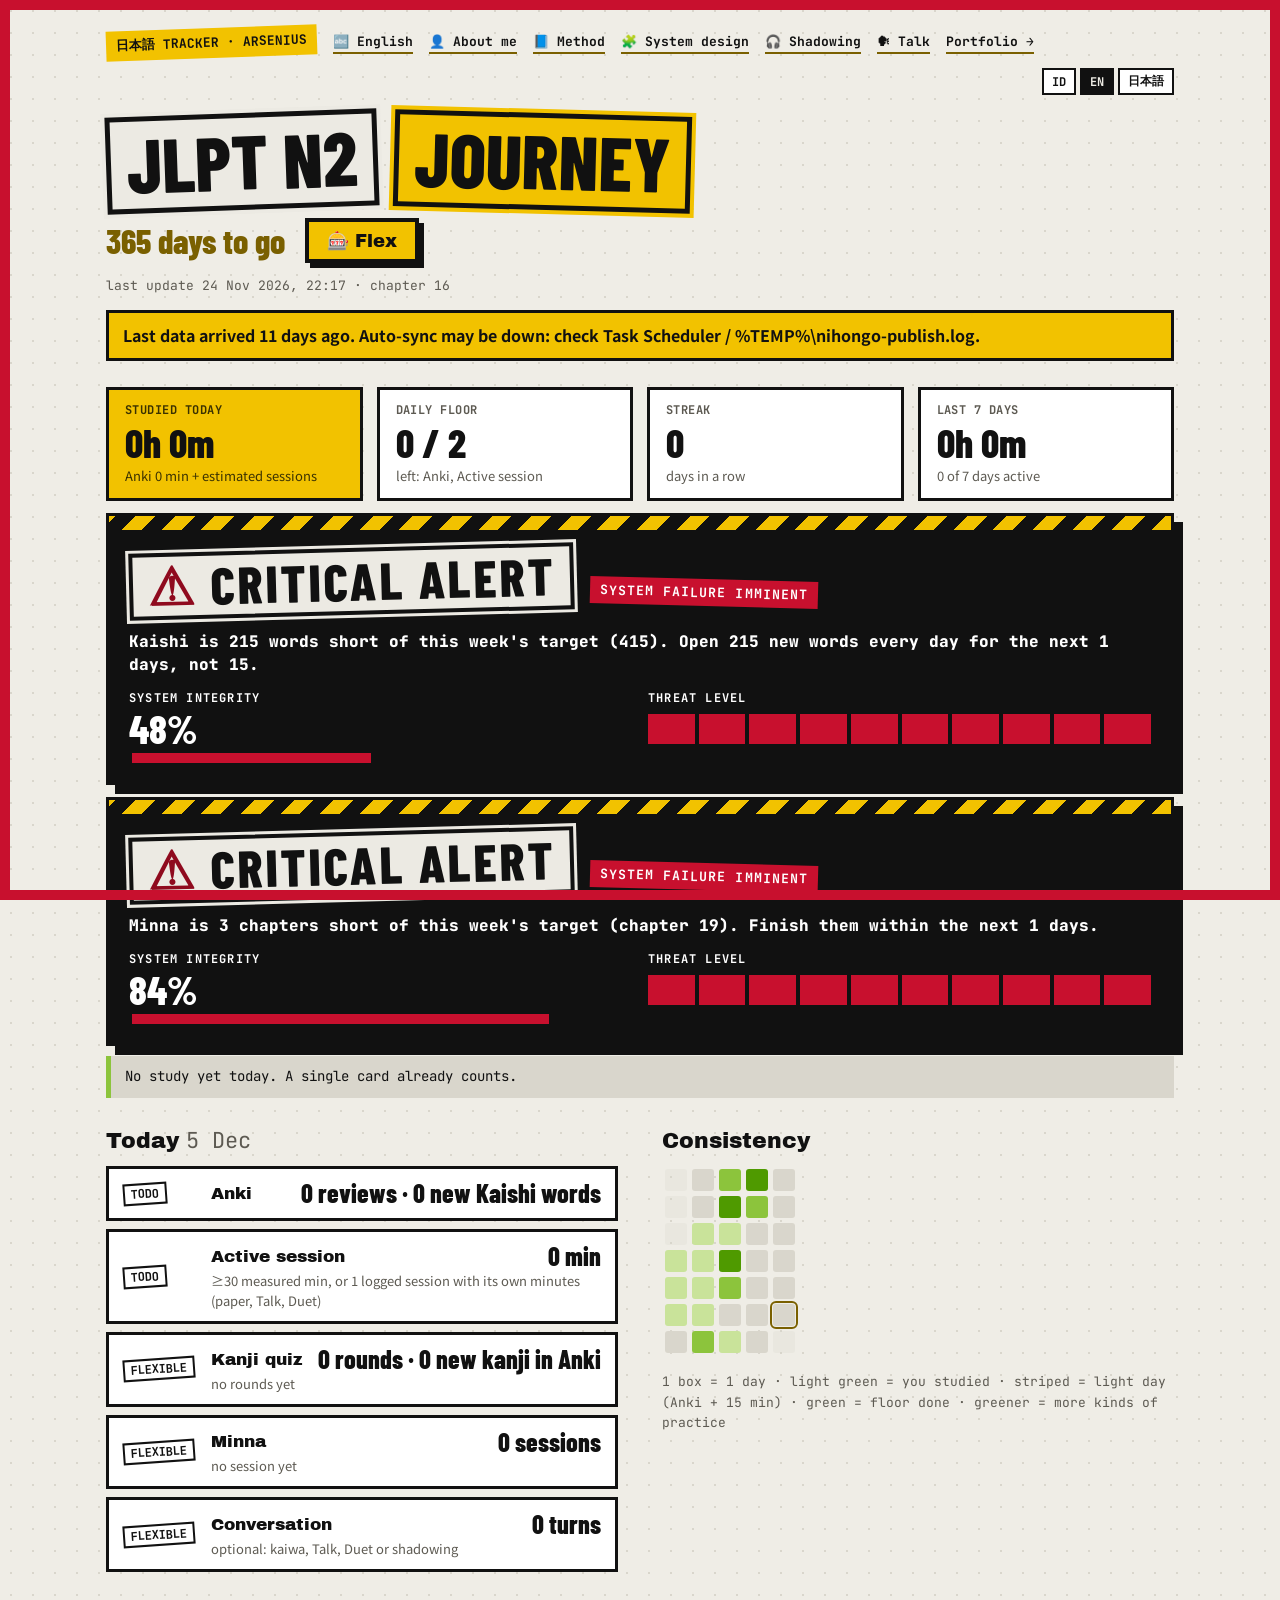
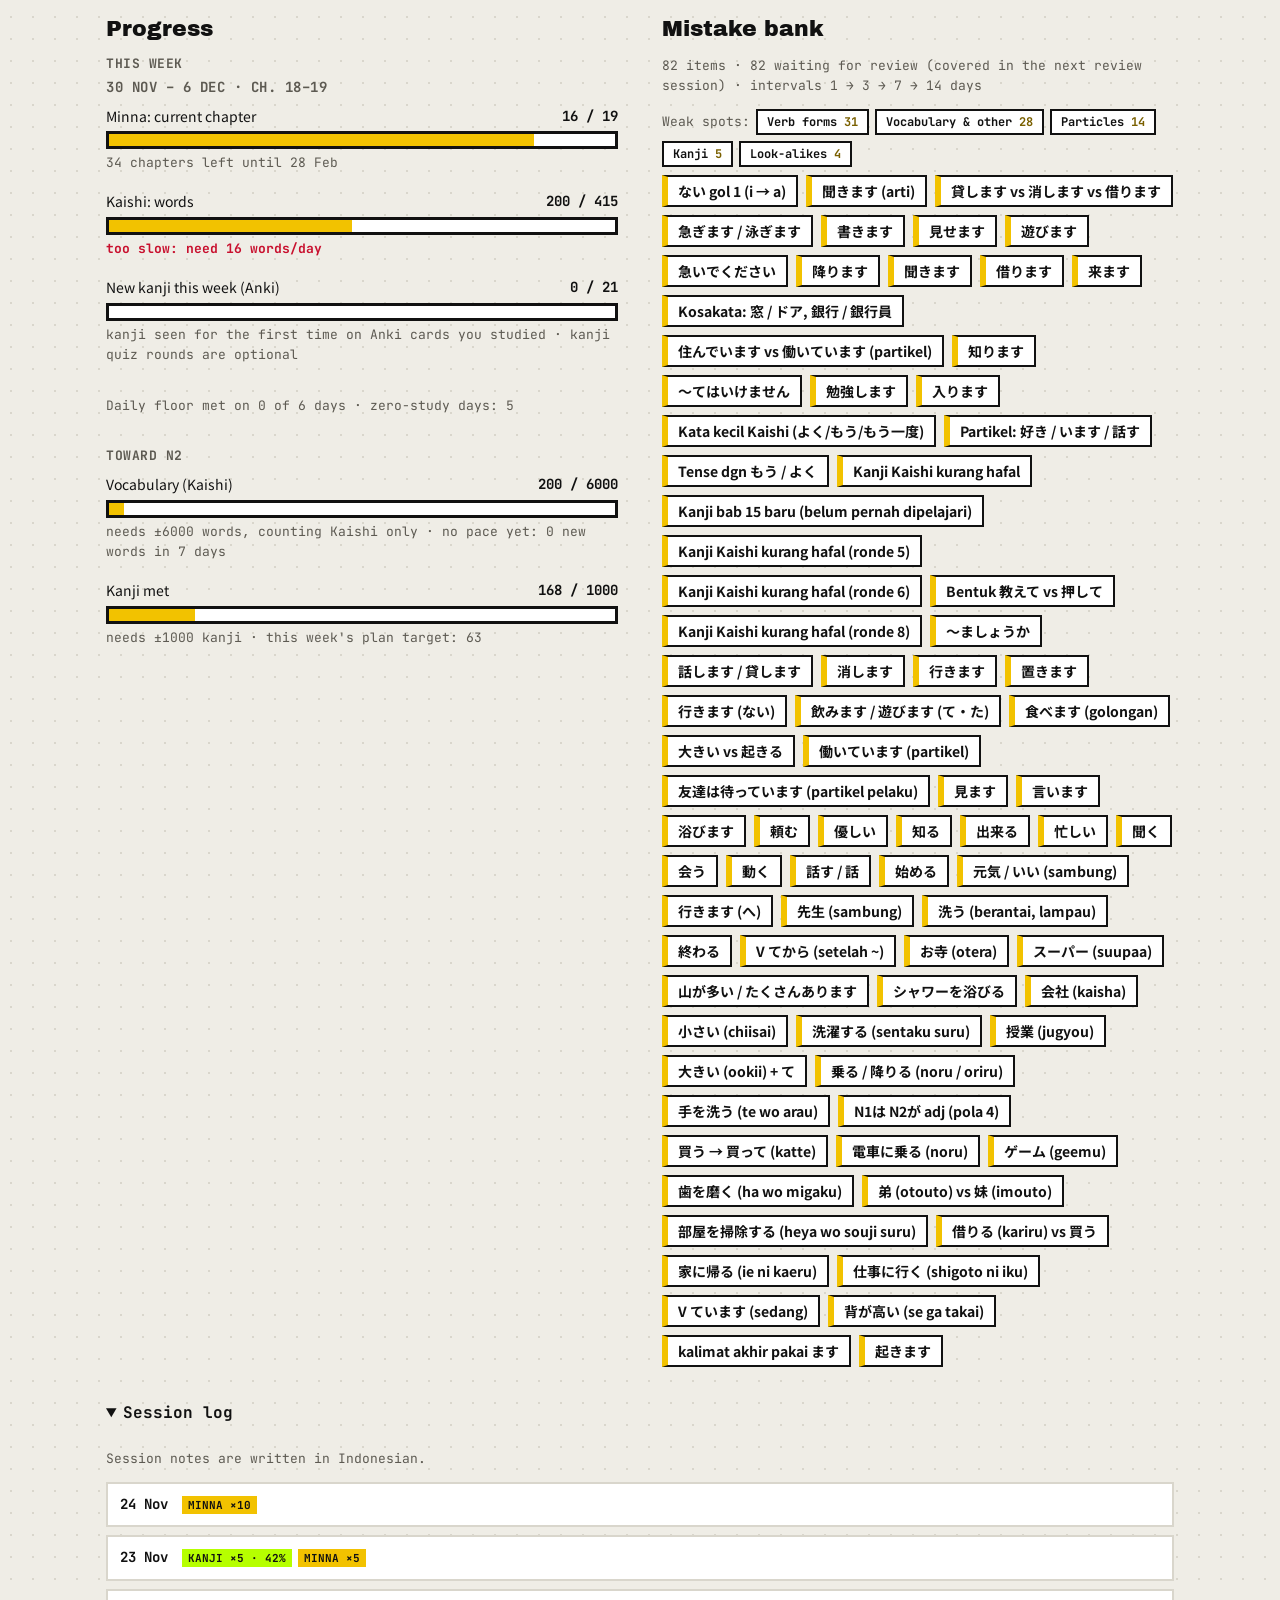
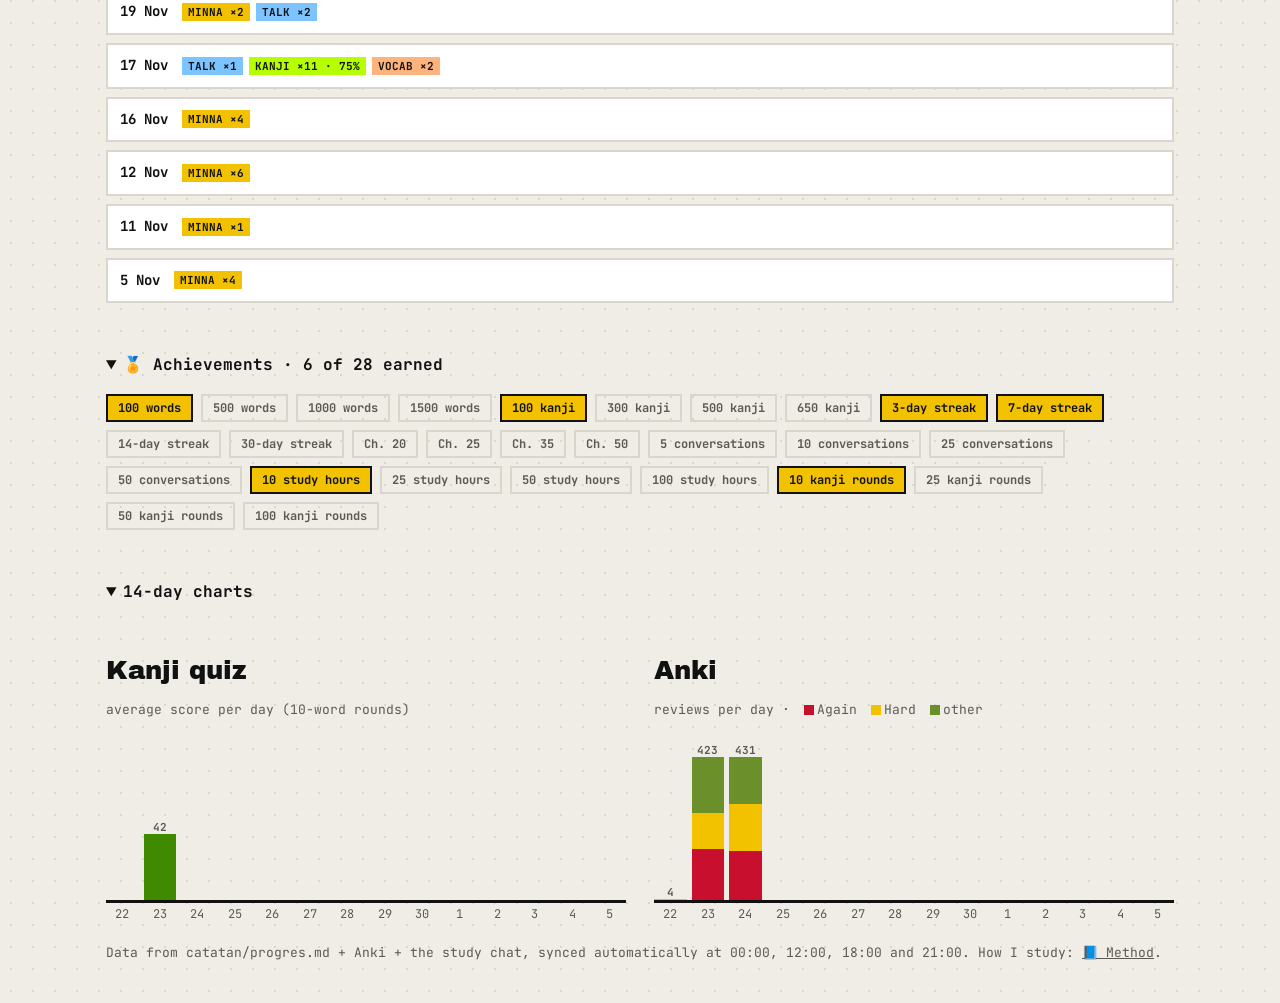
==== commit fb101509: "Shadowing AFK time in export; kanji card counts quiz rounds only - Shadowing: one line counts at mos" ====
--- a/index.html
+++ b/index.html
@@ -92,7 +92,7 @@
 <p class="tip mono small" id="tip" hidden></p>
 <script src="assets/js/i18n.js?v=8adacef3"></script>
 <script src="assets/js/flex.js?v=4d6807b2"></script>
-<script src="assets/js/app.js?v=9af15991"></script>
+<script src="assets/js/app.js?v=6ceabfdb"></script>
 <script>
   const dlg = document.getElementById("flexDlg");
   document.getElementById("flexOpen").onclick = () => dlg.showModal();
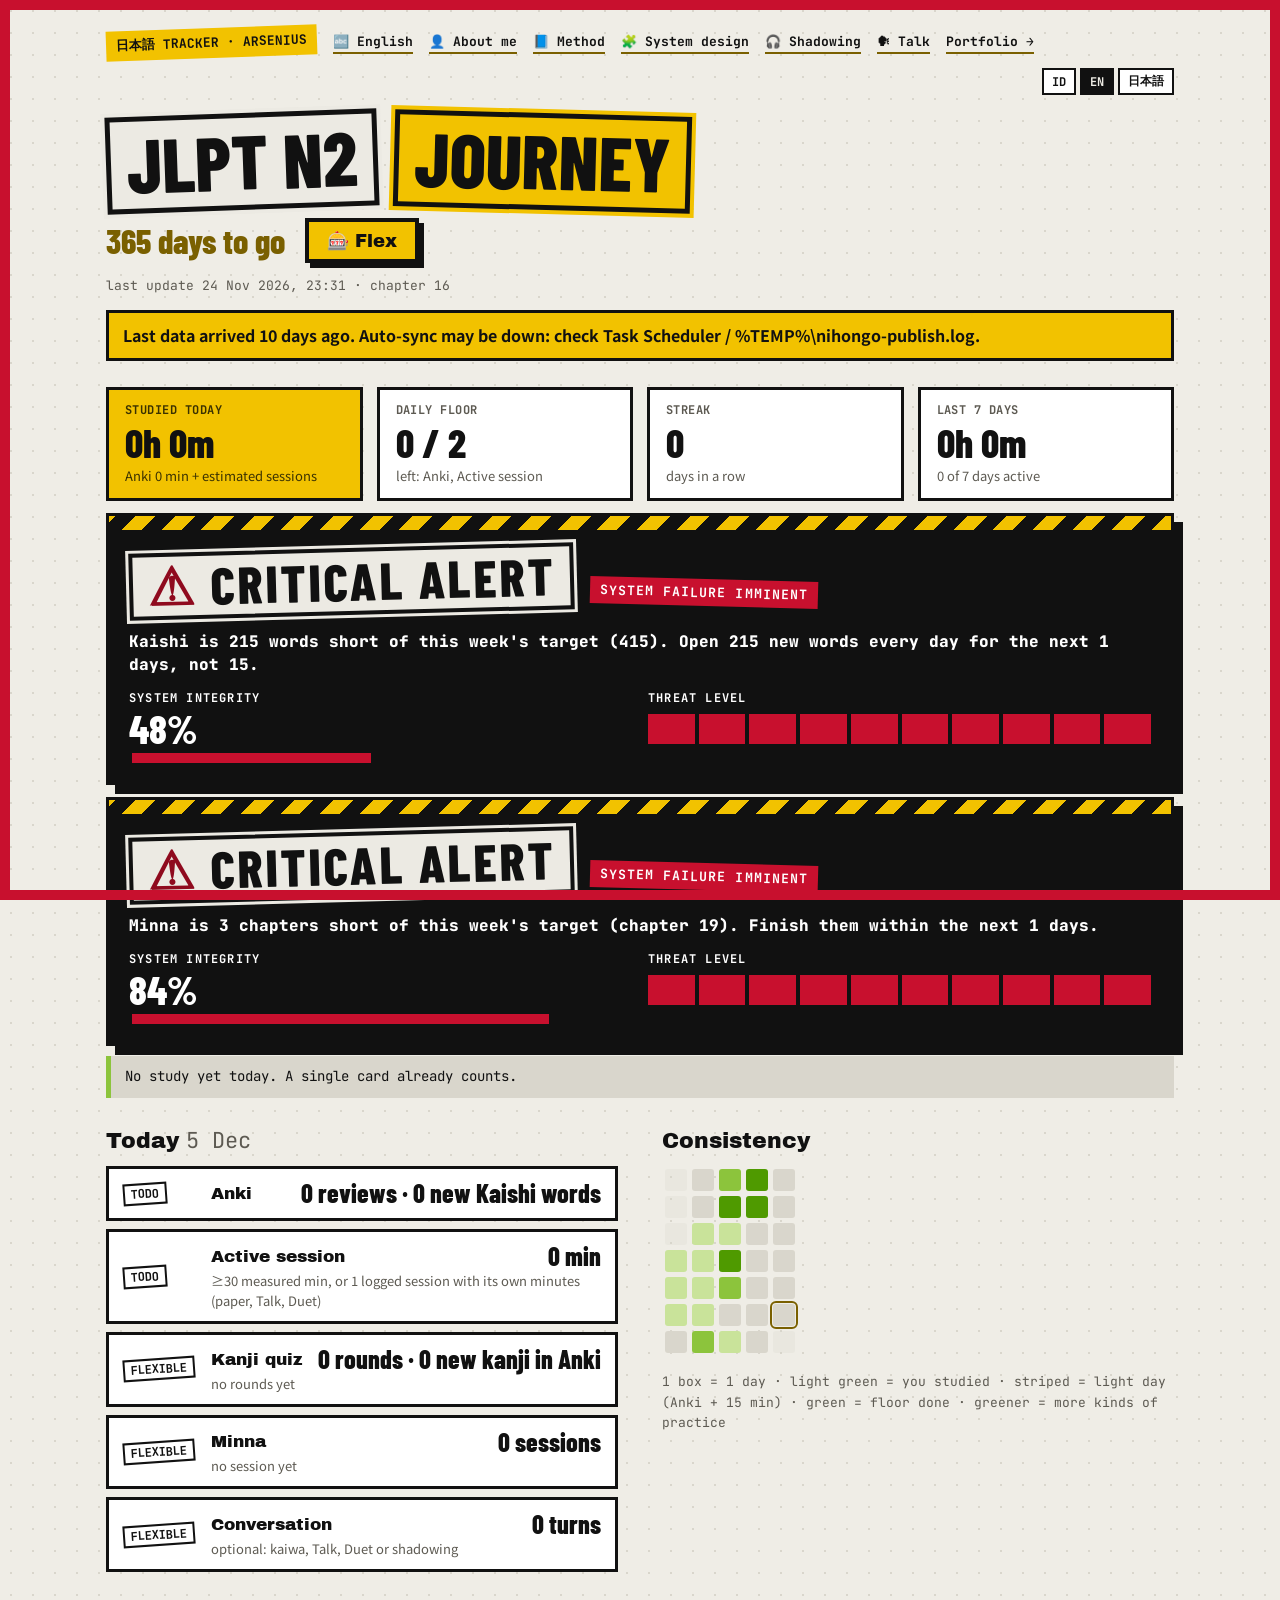
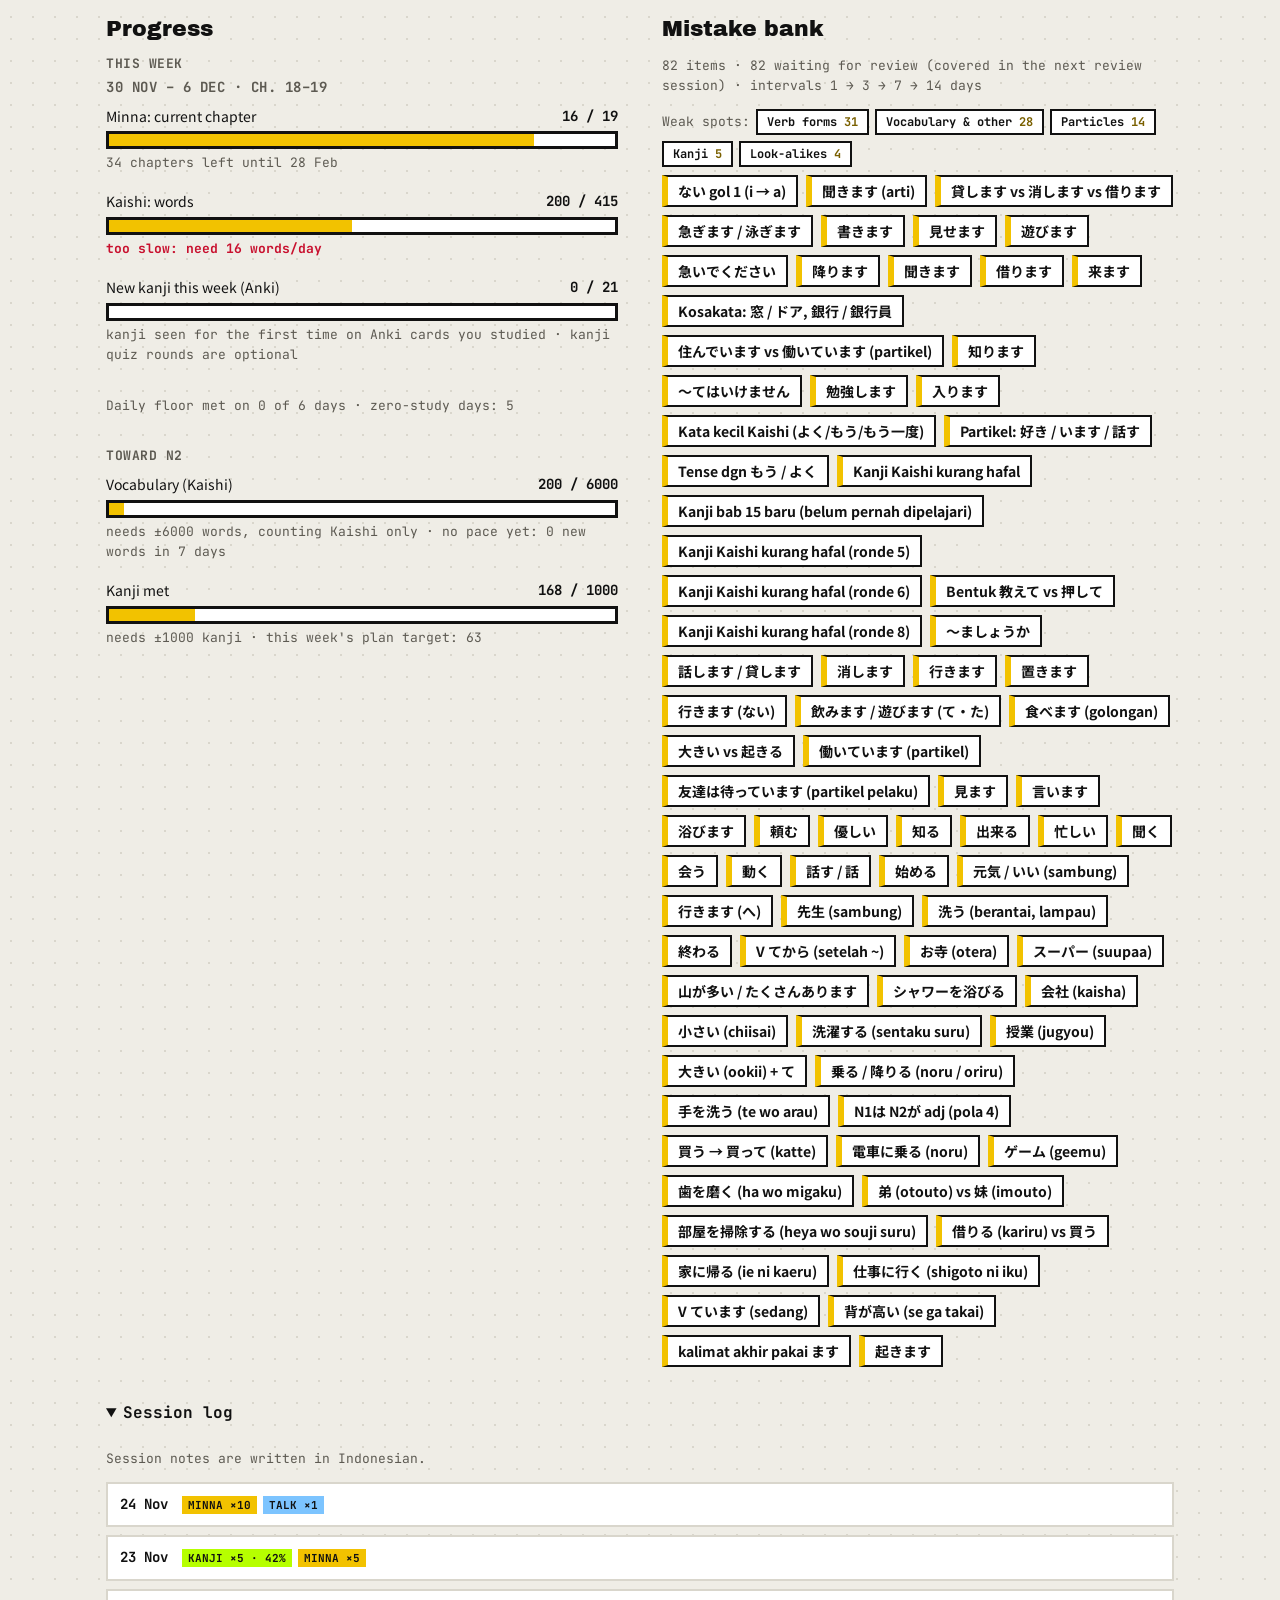
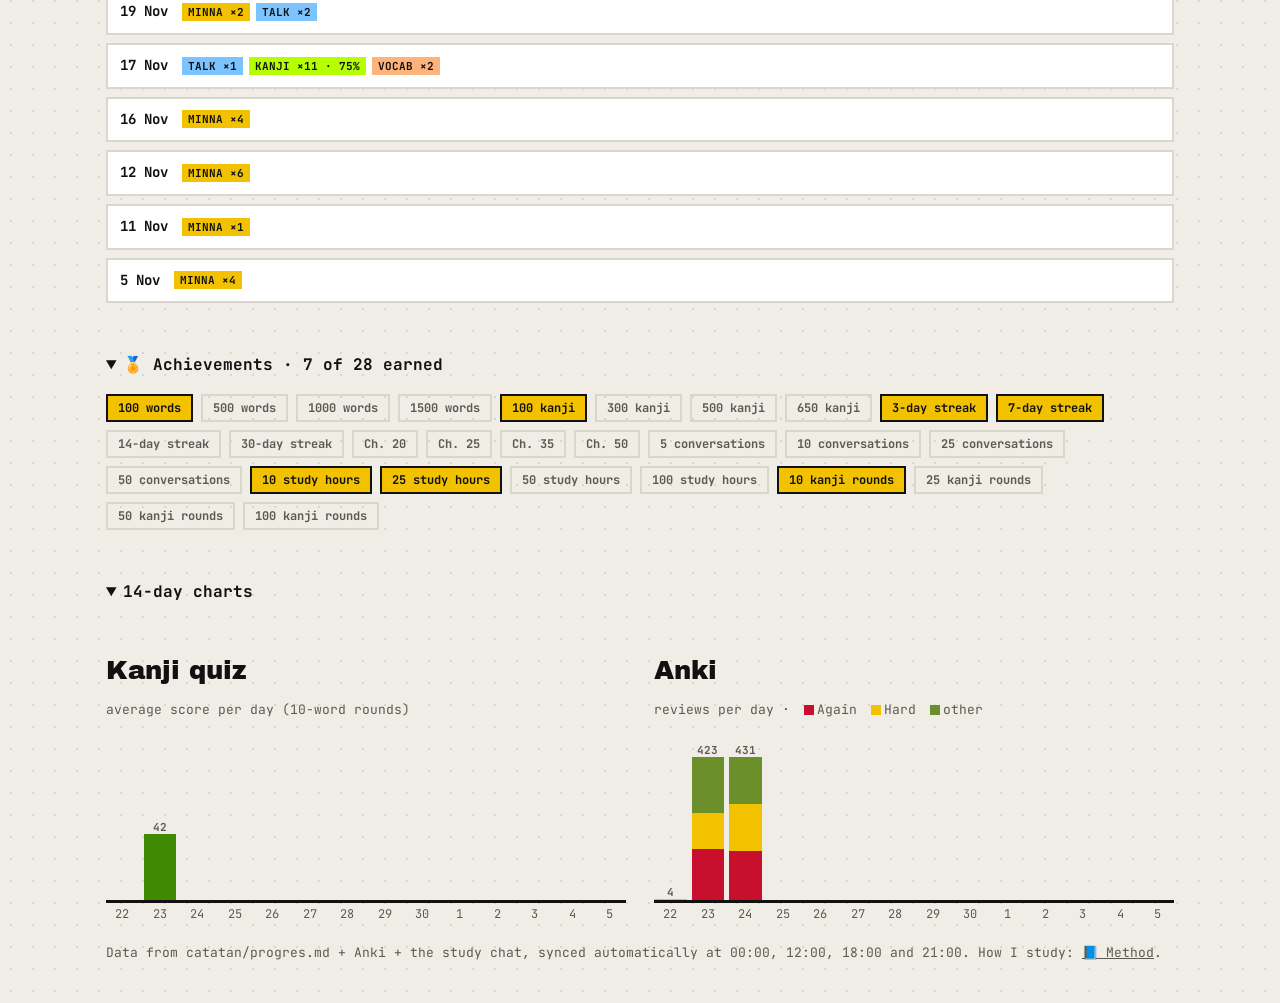
==== commit cc92a479: "Chat AFK limit 5 min; cleaner Nihongo Sync window; shadowing copy only - Study chat: a gap counts up" ====
--- a/index.html
+++ b/index.html
@@ -12,7 +12,7 @@
 <link rel="preconnect" href="https://fonts.googleapis.com">
 <link rel="preconnect" href="https://fonts.gstatic.com" crossorigin>
 <link href="https://fonts.googleapis.com/css2?family=Archivo+Black&family=Barlow+Condensed:wght@800&family=JetBrains+Mono:wght@400;700&family=Noto+Sans+JP:wght@400;700&display=swap" rel="stylesheet">
-<link rel="stylesheet" href="assets/css/styles.css?v=9c9d7154">
+<link rel="stylesheet" href="assets/css/styles.css?v=c87344ce">
 </head>
 <body>
 <header class="top">
--- a/assets/css/styles.css
+++ b/assets/css/styles.css
@@ -287,7 +287,6 @@
 .sh-tx{display:flex;flex-direction:column;gap:2px}
 .sh-r{display:none;font:400 13px/1.4 'JetBrains Mono',monospace;color:var(--muted)}
 .sh-list.romaji .sh-r{display:block}.sh-list li.on .sh-r{color:#3b3200}
-.sh-hist{margin-top:28px;border-top:3px solid var(--line);padding-top:14px}.sh-hist h2{font:900 22px 'Archivo Black',sans-serif;margin:0 0 6px}.sh-hist ul{margin:6px 0 0;padding-left:18px}
 .sh-m{display:none;font:400 14px/1.45 'Noto Sans JP',system-ui,sans-serif;color:var(--muted)}
 .sh-list.meaning .sh-m{display:block}.sh-list li.on .sh-m{color:#3b3200}
 .sh-lock{border:3px solid var(--line);background:var(--card);padding:14px;display:flex;flex-direction:column;gap:10px}
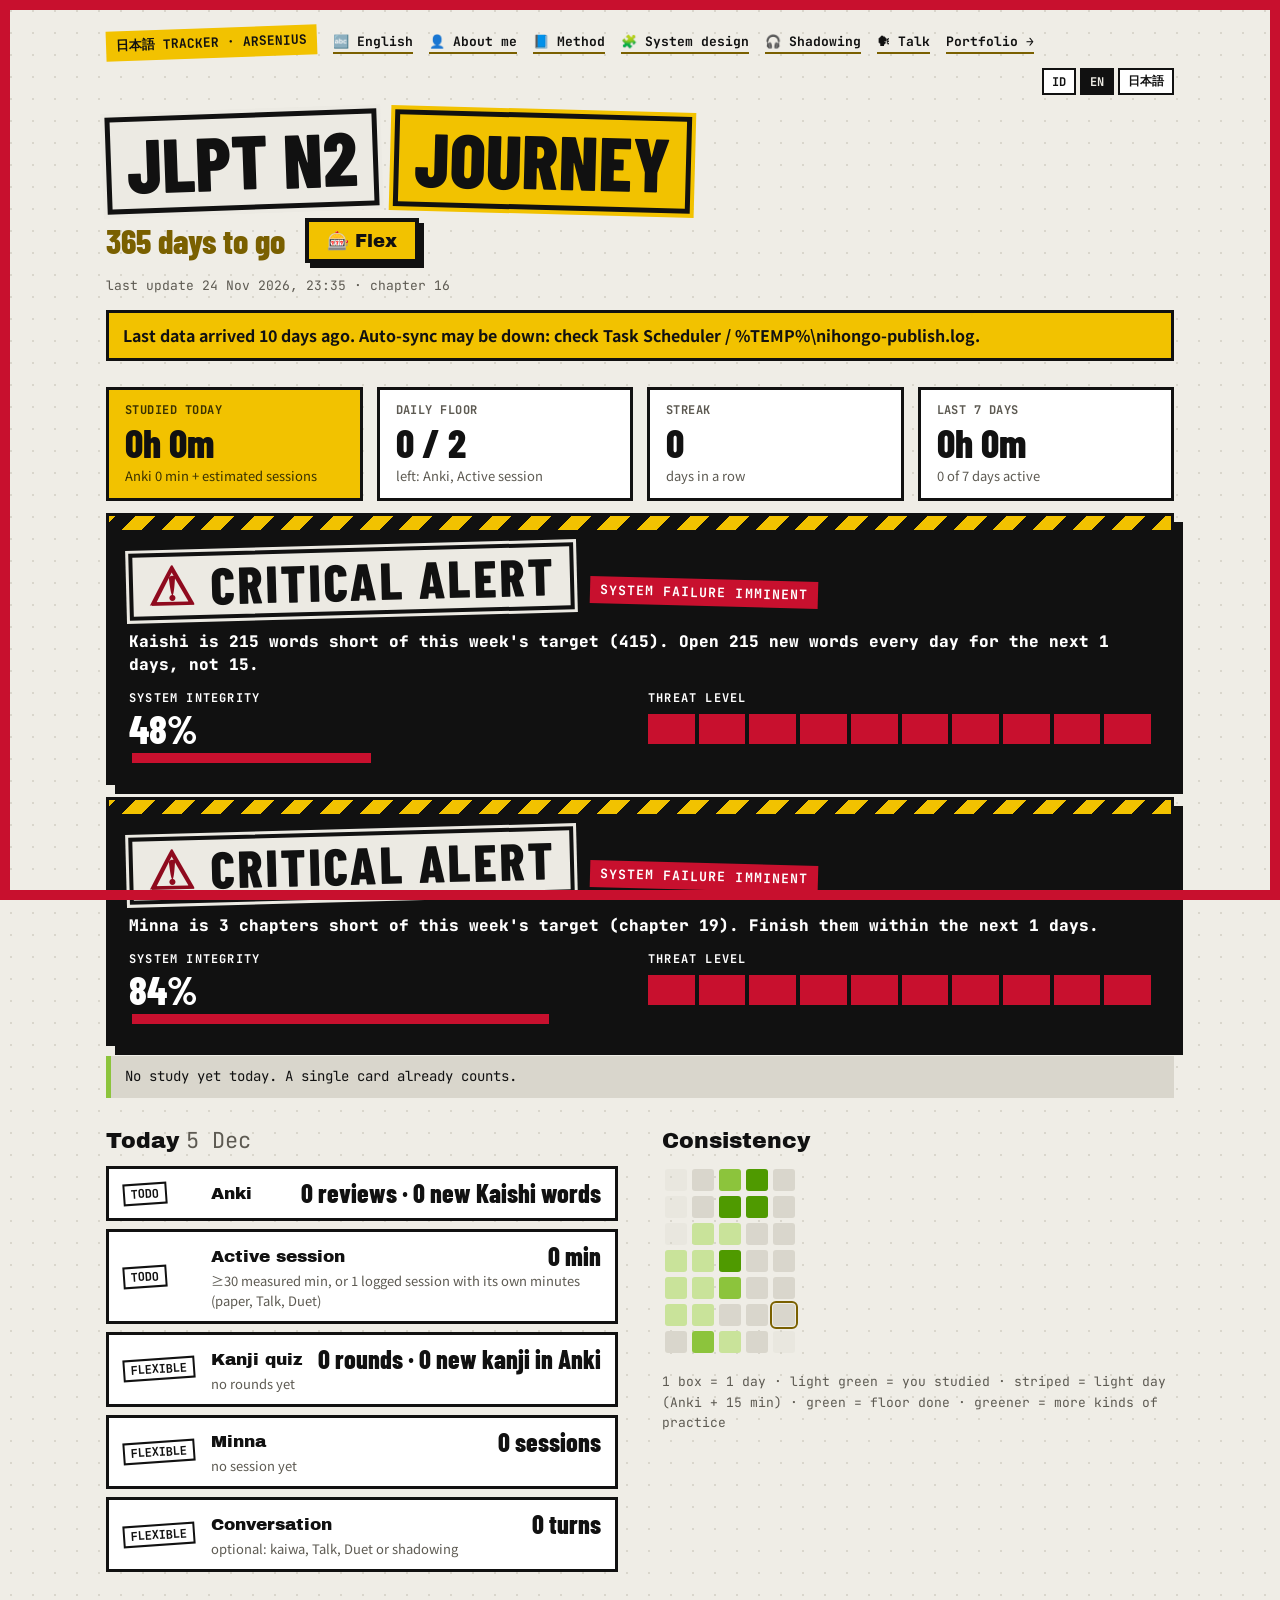
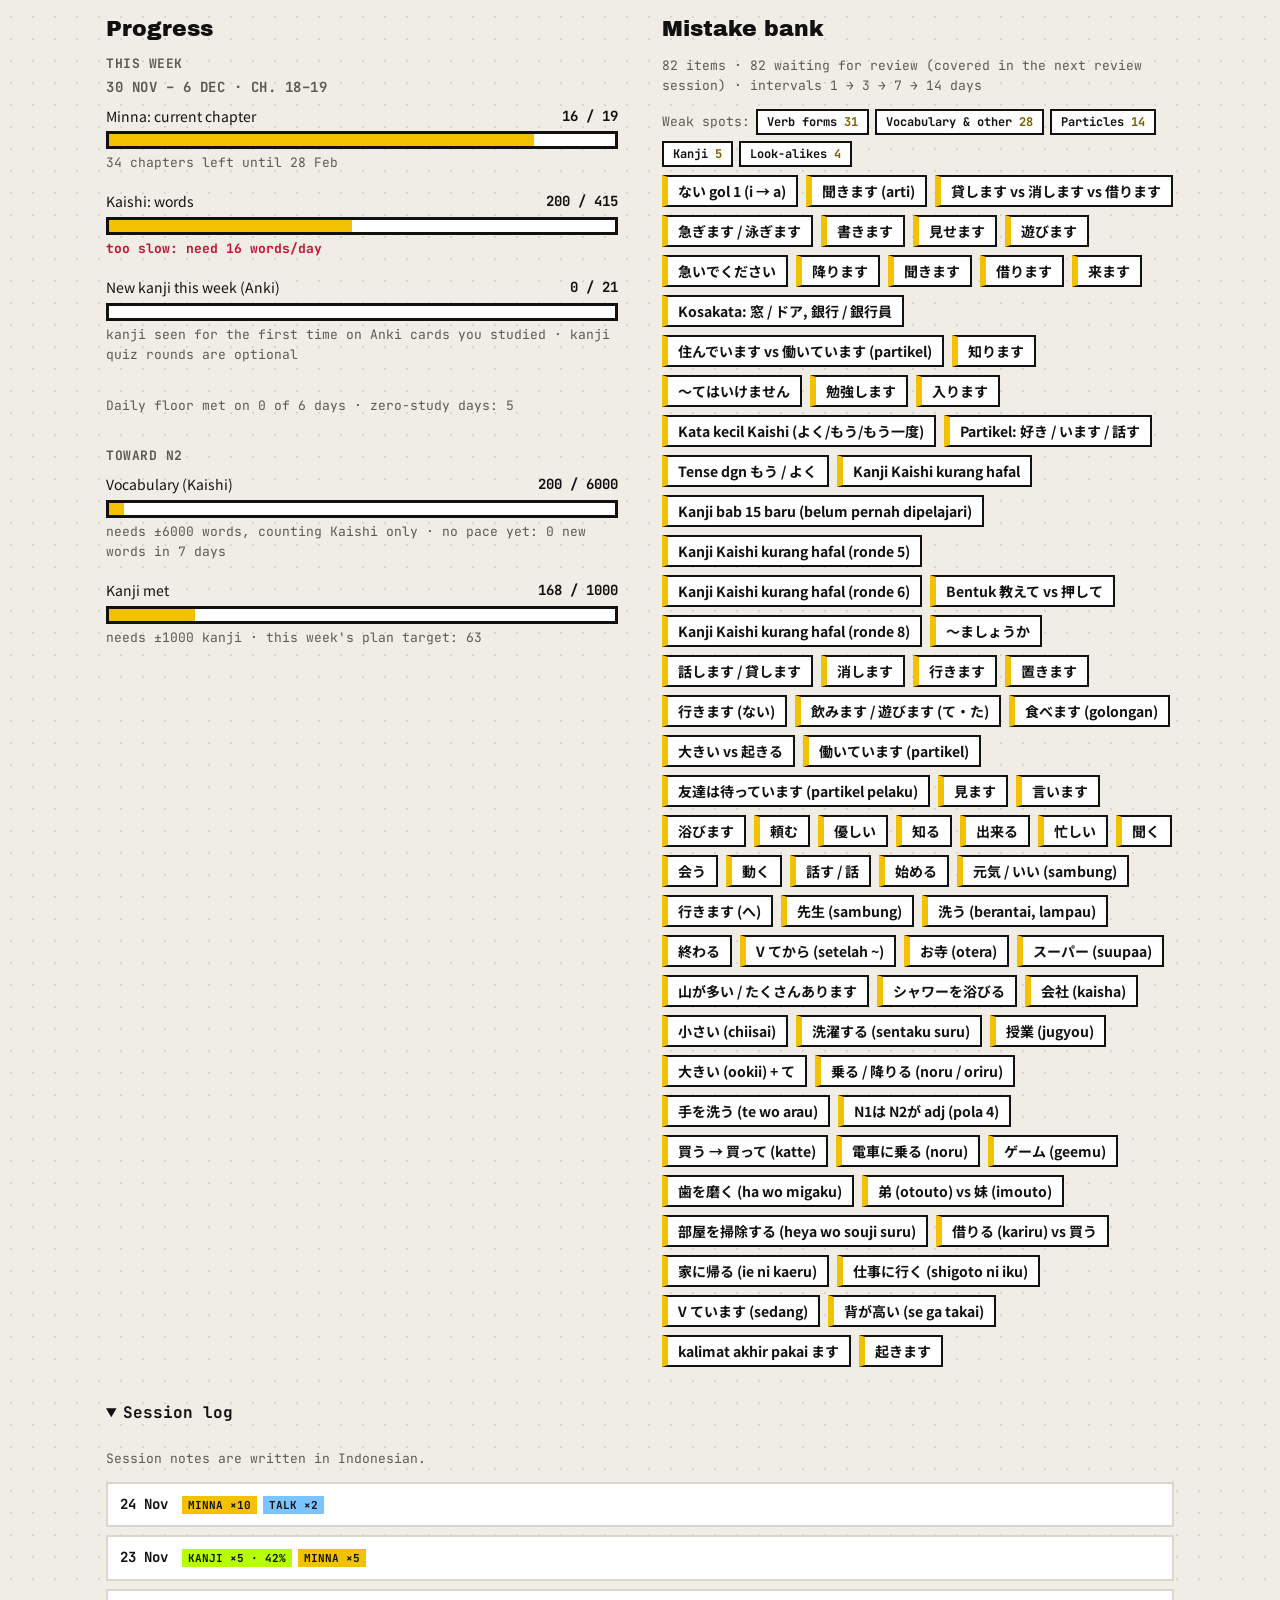
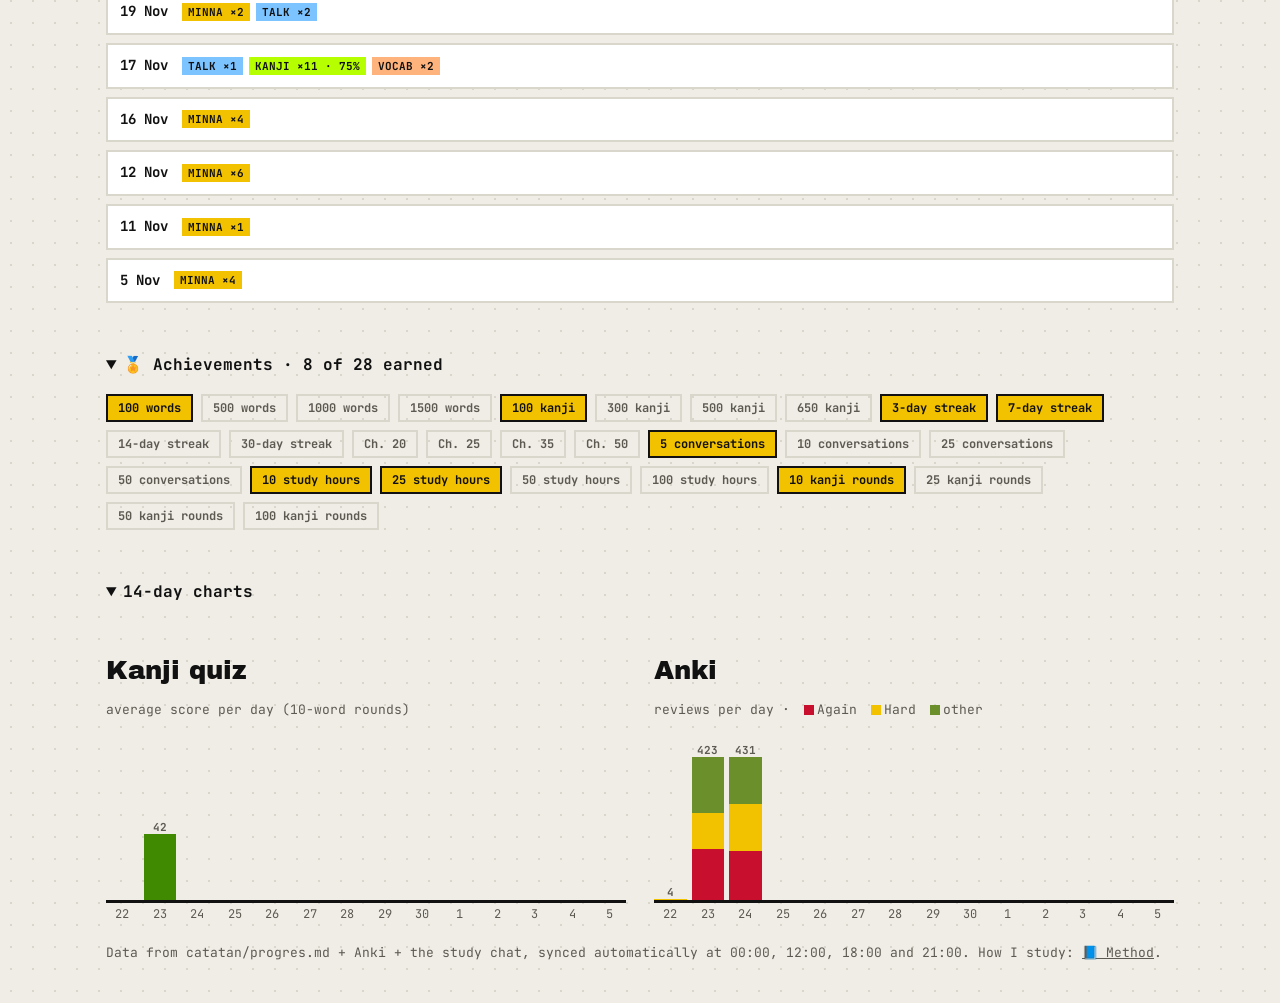
==== commit e7ab635f: "Flex matches the flexible goals; shadowing plays and pinned controls; tray paste field - Flex Today:" ====
--- a/index.html
+++ b/index.html
@@ -12,7 +12,7 @@
 <link rel="preconnect" href="https://fonts.googleapis.com">
 <link rel="preconnect" href="https://fonts.gstatic.com" crossorigin>
 <link href="https://fonts.googleapis.com/css2?family=Archivo+Black&family=Barlow+Condensed:wght@800&family=JetBrains+Mono:wght@400;700&family=Noto+Sans+JP:wght@400;700&display=swap" rel="stylesheet">
-<link rel="stylesheet" href="assets/css/styles.css?v=c87344ce">
+<link rel="stylesheet" href="assets/css/styles.css?v=09f89c24">
 </head>
 <body>
 <header class="top">
@@ -90,9 +90,9 @@
 </main>
 <footer class="mono muted small"><span data-i="footer"></span> <a href="metode.html" data-i="nav.method"></a>.</footer>
 <p class="tip mono small" id="tip" hidden></p>
-<script src="assets/js/i18n.js?v=8adacef3"></script>
-<script src="assets/js/flex.js?v=4d6807b2"></script>
-<script src="assets/js/app.js?v=6ceabfdb"></script>
+<script src="assets/js/i18n.js?v=7c735a2e"></script>
+<script src="assets/js/flex.js?v=b99e6e8a"></script>
+<script src="assets/js/app.js?v=d9306699"></script>
 <script>
   const dlg = document.getElementById("flexDlg");
   document.getElementById("flexOpen").onclick = () => dlg.showModal();
--- a/assets/css/styles.css
+++ b/assets/css/styles.css
@@ -263,9 +263,10 @@
 .sh-pick button{text-align:left;font:700 14px/1.3 'Noto Sans JP',sans-serif;background:var(--card);color:var(--ink);border:3px solid var(--line);padding:8px 12px;cursor:pointer;max-width:100%}
 .sh-pick button small{display:block;font-size:11px;color:var(--muted);font-weight:400}
 .sh-pick button[aria-pressed=true]{background:var(--y);color:var(--k)}.sh-pick button[aria-pressed=true] small{color:#3b3200}
-.sh-vid{position:sticky;top:0;z-index:3;background:var(--bg);padding:6px 0;border-bottom:3px solid var(--line)}
-.sh-vid iframe,.sh-vid #shPlayer{display:block;width:100%;aspect-ratio:16/9;height:auto;max-height:46vh;border:3px solid var(--line);background:#000}
-.sh-bar{display:flex;flex-wrap:wrap;gap:8px;margin:12px 0}
+.sh-top{position:sticky;top:0;z-index:3;background:var(--bg);padding:6px 0 0;border-bottom:3px solid var(--line);margin-bottom:10px}  /* player + buttons stay in reach at any line */
+.sh-vid iframe,.sh-vid #shPlayer{display:block;width:100%;aspect-ratio:16/9;height:auto;max-height:34vh;border:3px solid var(--line);background:#000}
+.sh-bar{display:flex;flex-wrap:wrap;gap:6px;margin:8px 0}
+.sh-top .sh-meta{margin:0 0 6px}.sh-top .sh-logbtn{margin-bottom:8px}
 .sh-bar button,.sh-rates button{font:700 13px 'JetBrains Mono',monospace;background:var(--bg);color:var(--ink);border:3px solid var(--line);padding:6px 12px;cursor:pointer}
 .sh-bar button[aria-pressed=true],.sh-rates button[aria-pressed=true]{background:var(--y);color:var(--k)}
 .sh-rates{display:flex}.sh-rates button+button{margin-left:-3px}
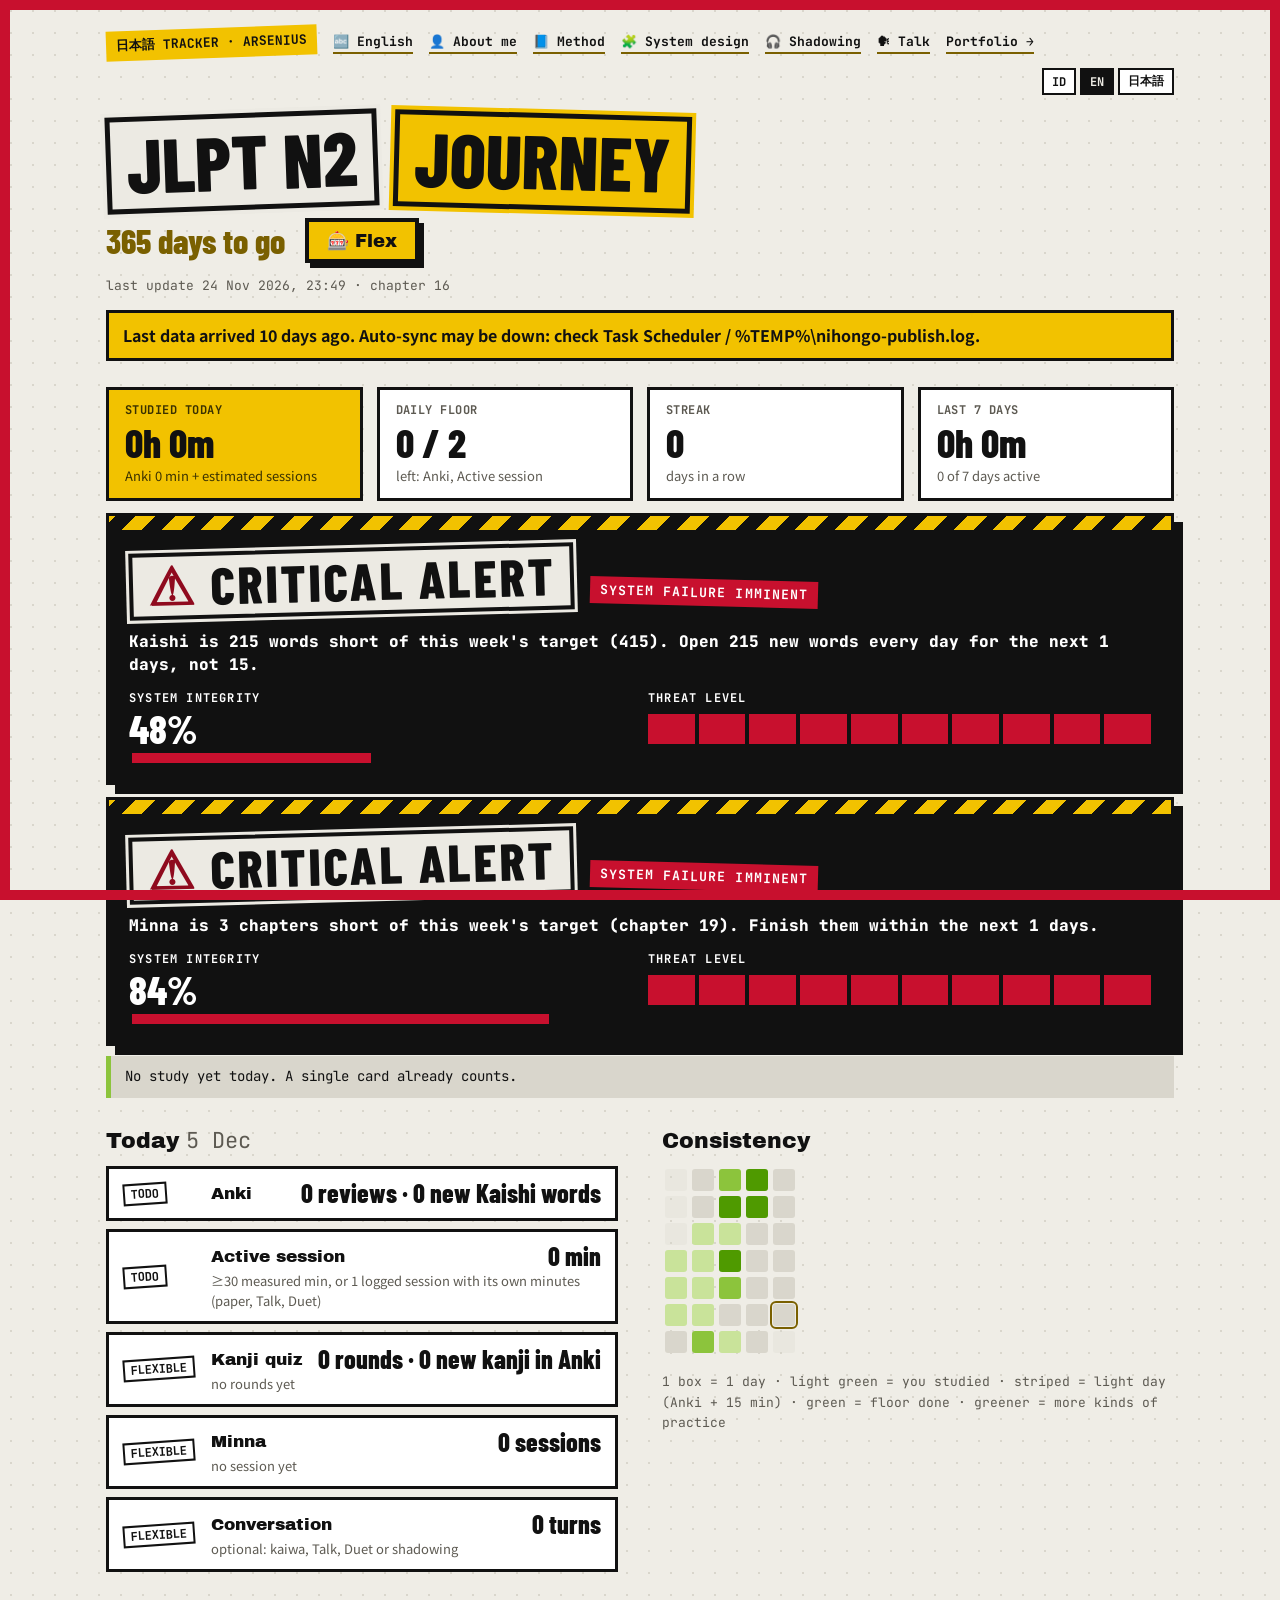
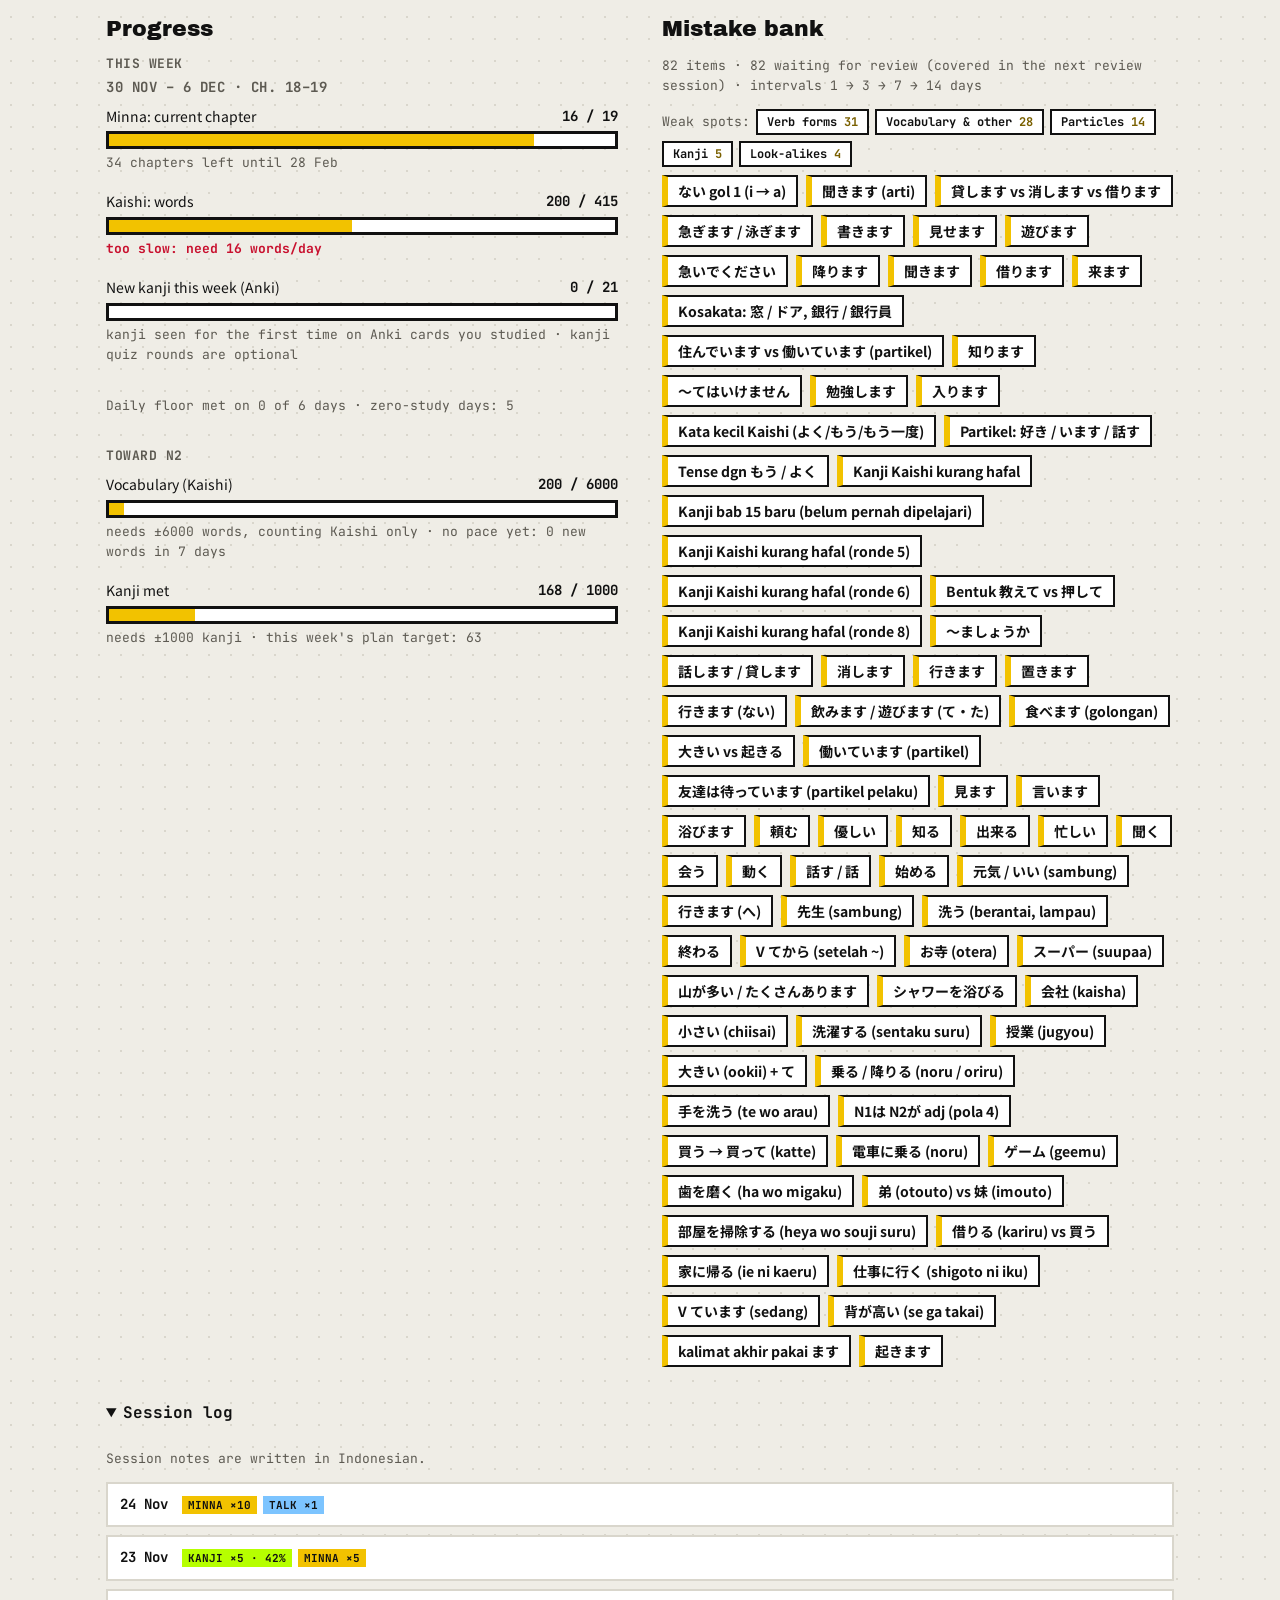
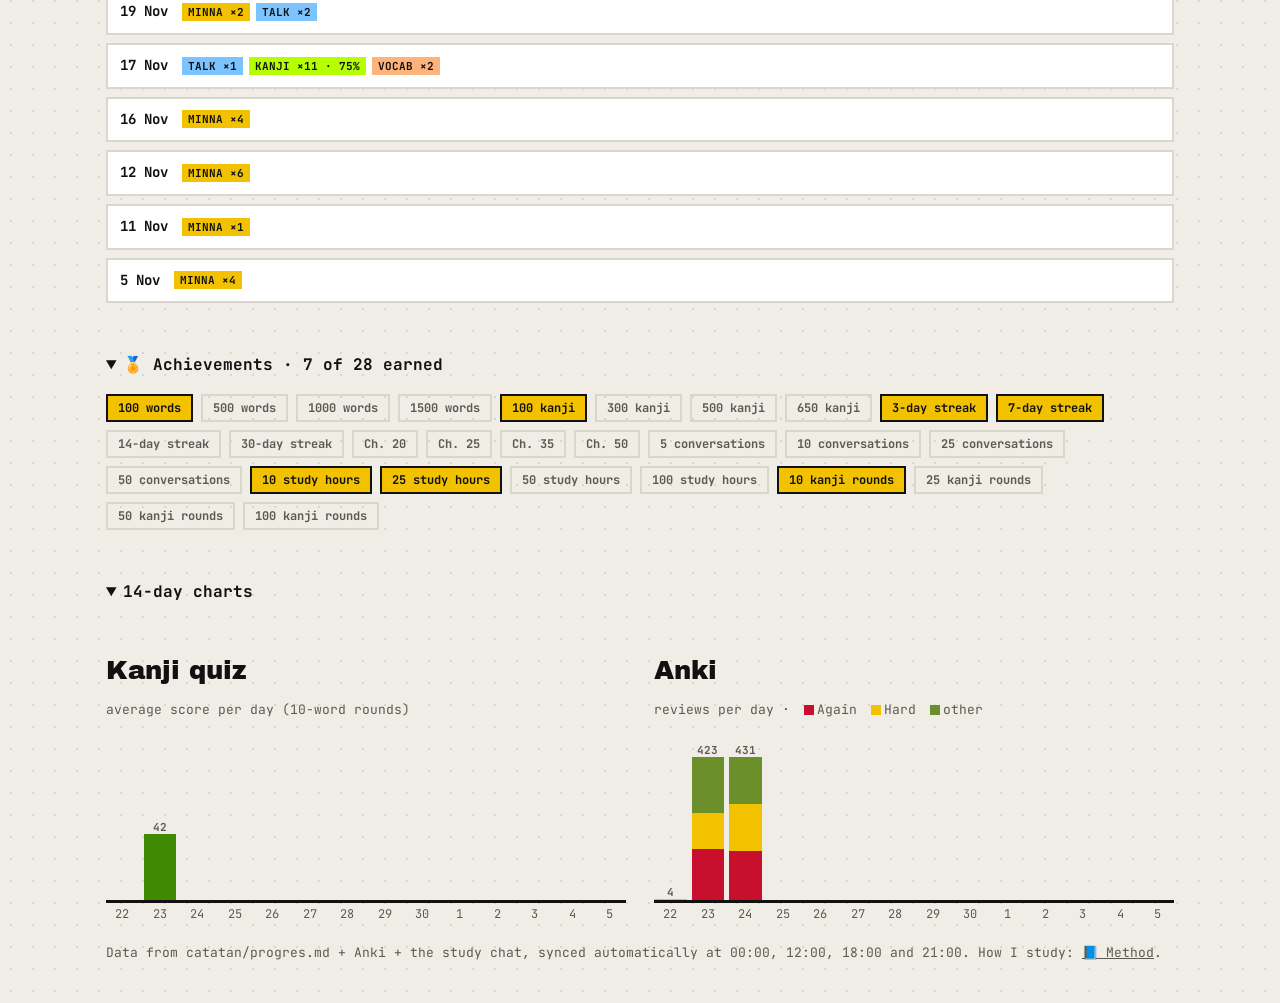
==== commit c5a56476: "Count logged session minutes on chat days Today's total ignored shadowing minutes when chat time exi" ====
--- a/index.html
+++ b/index.html
@@ -92,7 +92,7 @@
 <p class="tip mono small" id="tip" hidden></p>
 <script src="assets/js/i18n.js?v=7c735a2e"></script>
 <script src="assets/js/flex.js?v=b99e6e8a"></script>
-<script src="assets/js/app.js?v=d9306699"></script>
+<script src="assets/js/app.js?v=9c7cb409"></script>
 <script>
   const dlg = document.getElementById("flexDlg");
   document.getElementById("flexOpen").onclick = () => dlg.showModal();
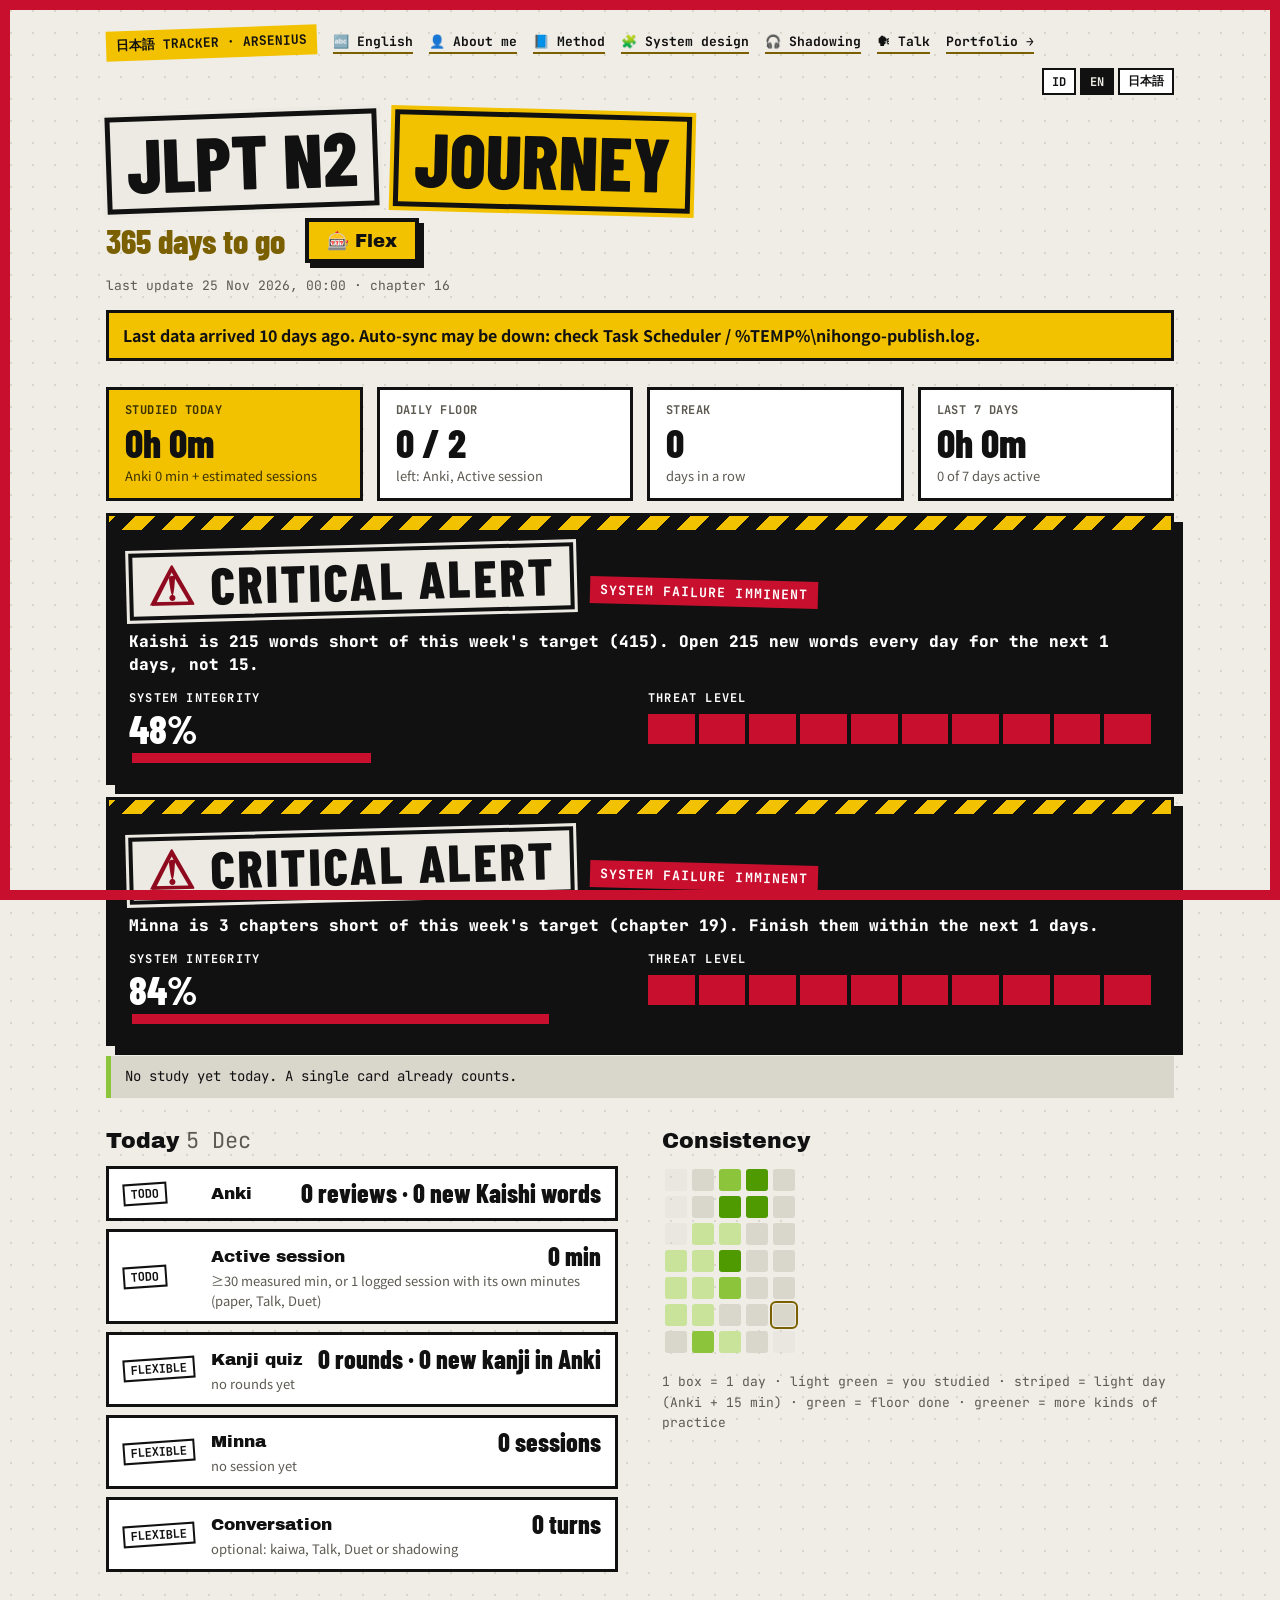
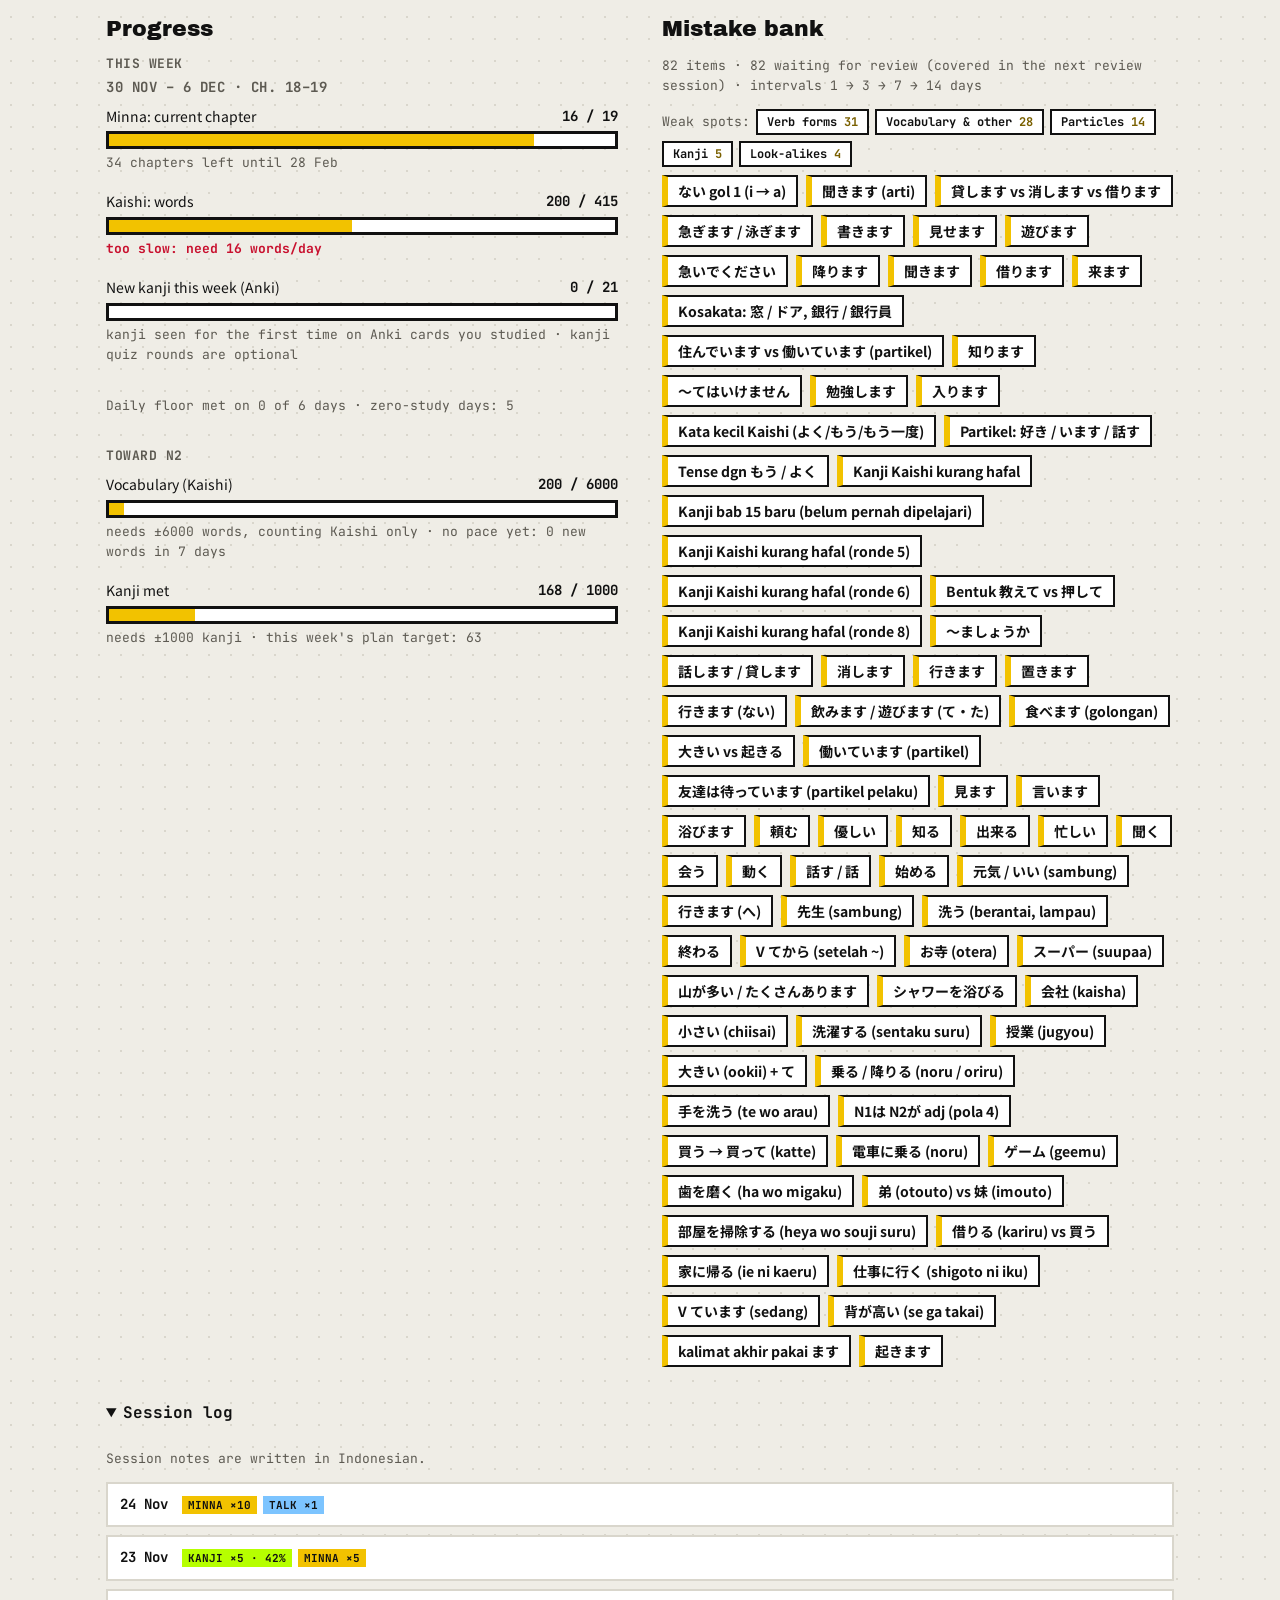
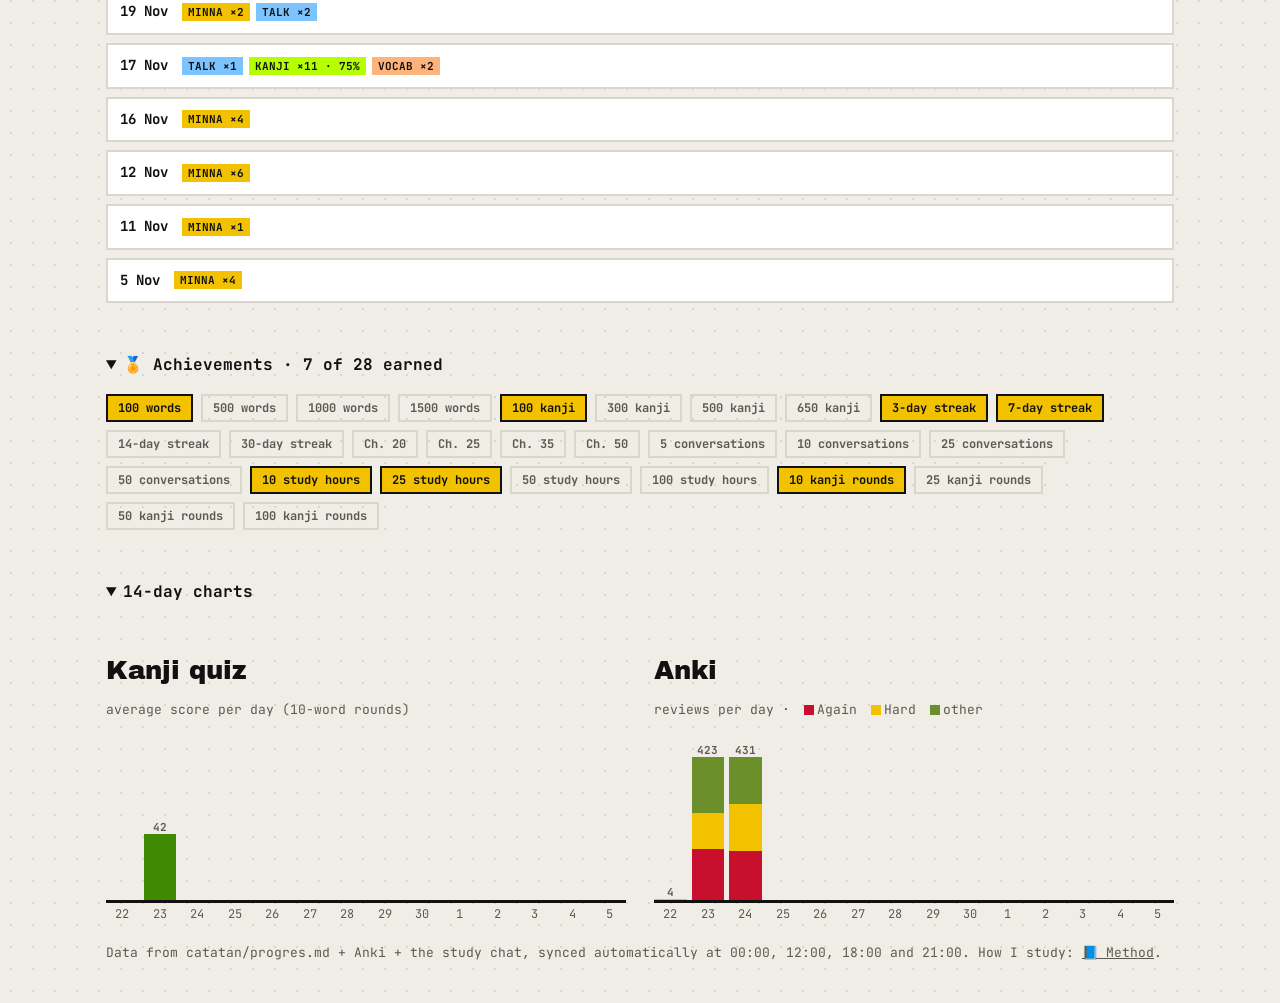
==== commit 3c5608e3: "Add Dashboard Flex mode with a monitor-photo look The new mode draws the site's desktop dashboard: c" ====
--- a/index.html
+++ b/index.html
@@ -29,9 +29,10 @@
   <div class="flex">
     <div class="fx-stage"><canvas id="flexCanvas" width="1080" height="1920" aria-label="Story image preview"></canvas><div class="fx-cover" id="flexCover"><div class="cbar">CONSOLE<span>×</span></div><div class="cl"><p class="cmd">&gt; press GACHA_</p></div></div><span class="fx-rar mono" id="flexRar" aria-live="polite"></span></div>
     <div class="fx-ctrl">
-      <div class="btns"><button type="button" class="gacha" id="flexStats" data-i="fx.stats"></button><button type="button" id="flexWeek" data-i="fx.week"></button><button type="button" id="flexStatus" data-i="fx.status"></button><button type="button" id="flexTheme" data-i="fx.theme"></button></div>
+      <div class="btns"><button type="button" class="gacha" id="flexStats" data-i="fx.stats"></button><button type="button" id="flexWeek" data-i="fx.week"></button><button type="button" id="flexStatus" data-i="fx.status"></button><button type="button" id="flexDash" data-i="fx.dash"></button><button type="button" id="flexTheme" data-i="fx.theme"></button></div>
       <button type="button" class="gacha" id="flexPull" data-i="fx.pull"></button>
       <p class="mono small muted" id="flexInfo"></p>
+      <div class="fx-q"><label hidden><input type="checkbox" id="flexPhoto"> <span data-i="fx.photo"></span></label></div>
       <div class="fx-q"><label><input type="checkbox" id="flexQ" checked> <span data-i="fx.quote"></span></label><select id="flexQTag" aria-label="Quote"></select><button type="button" id="flexQNew" data-i="fx.quoteNew"></button></div>
       <div class="btns"><button type="button" id="flexShare" disabled data-i="fx.share"></button><button type="button" id="flexSave" disabled data-i="fx.save"></button></div>
     </div>
@@ -90,8 +91,8 @@
 </main>
 <footer class="mono muted small"><span data-i="footer"></span> <a href="metode.html" data-i="nav.method"></a>.</footer>
 <p class="tip mono small" id="tip" hidden></p>
-<script src="assets/js/i18n.js?v=7c735a2e"></script>
-<script src="assets/js/flex.js?v=b99e6e8a"></script>
+<script src="assets/js/i18n.js?v=bf45375c"></script>
+<script src="assets/js/flex.js?v=edc1879b"></script>
 <script src="assets/js/app.js?v=9c7cb409"></script>
 <script>
   const dlg = document.getElementById("flexDlg");
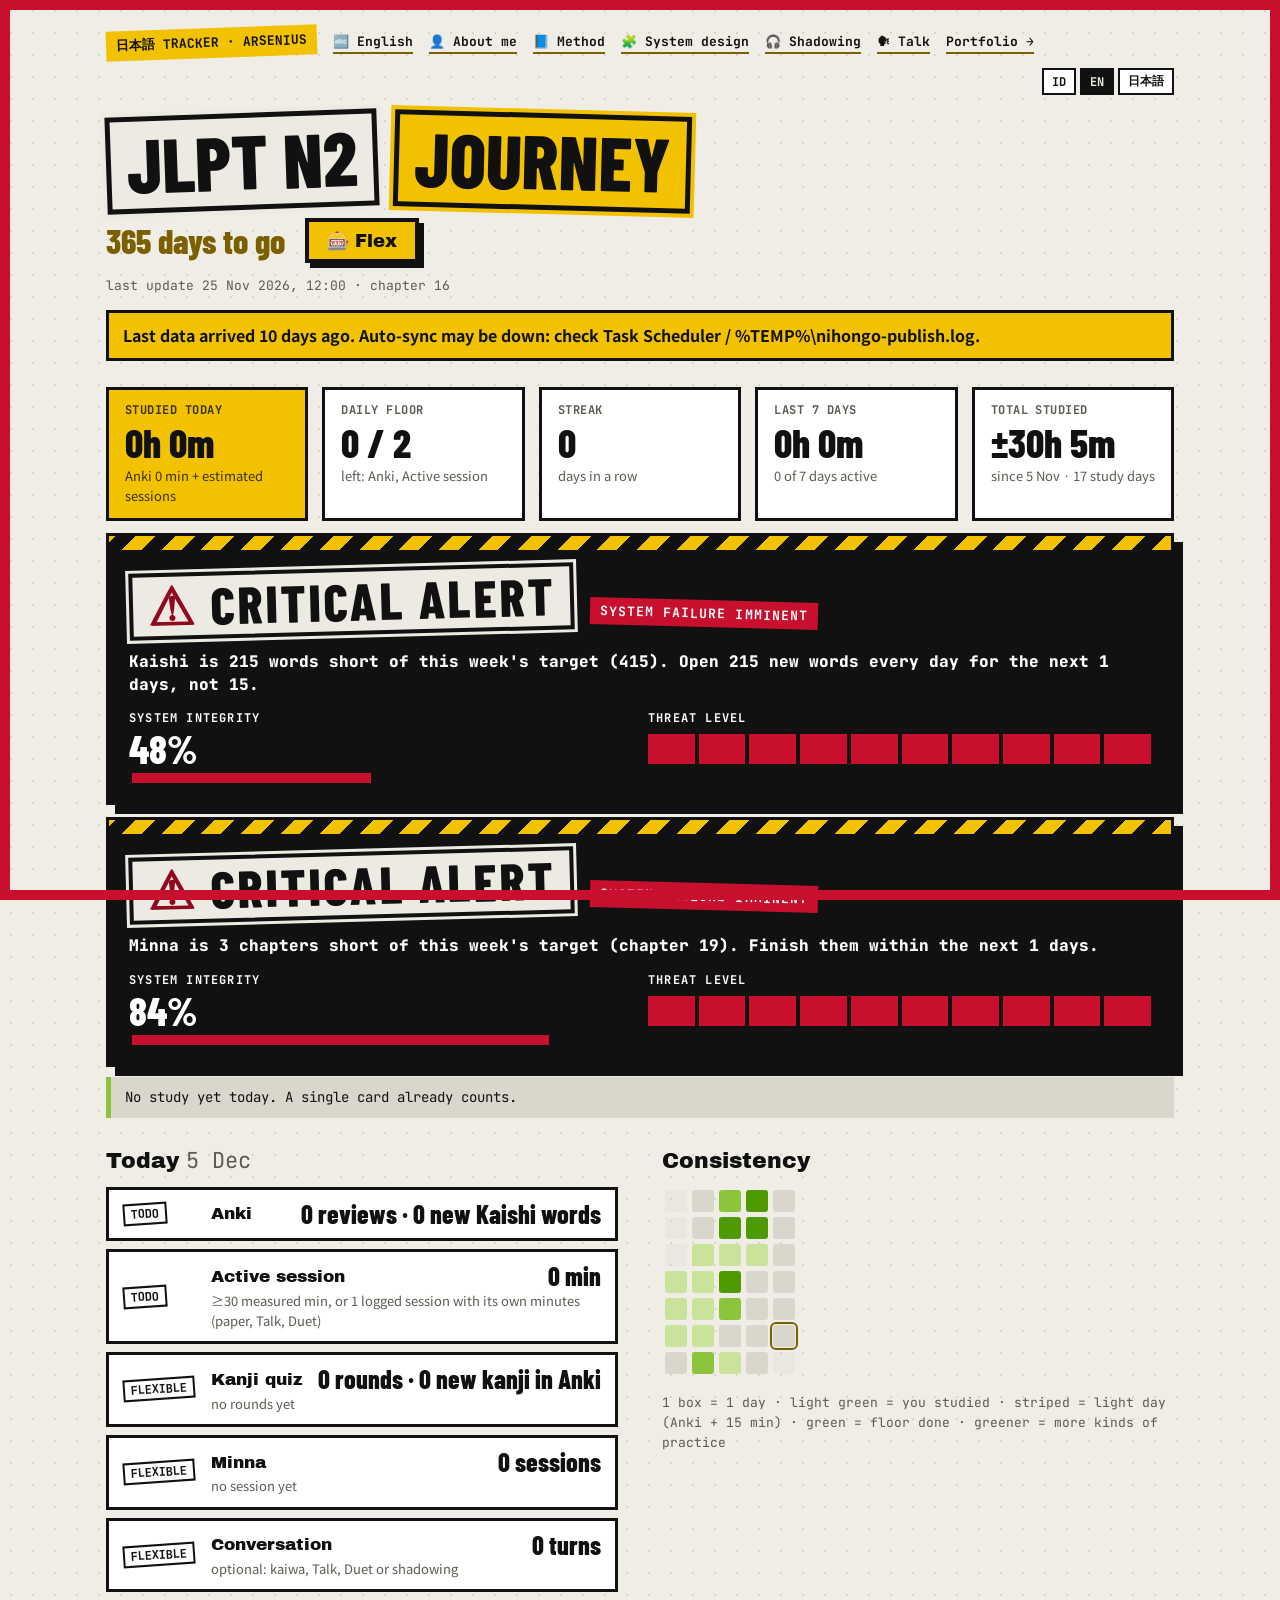
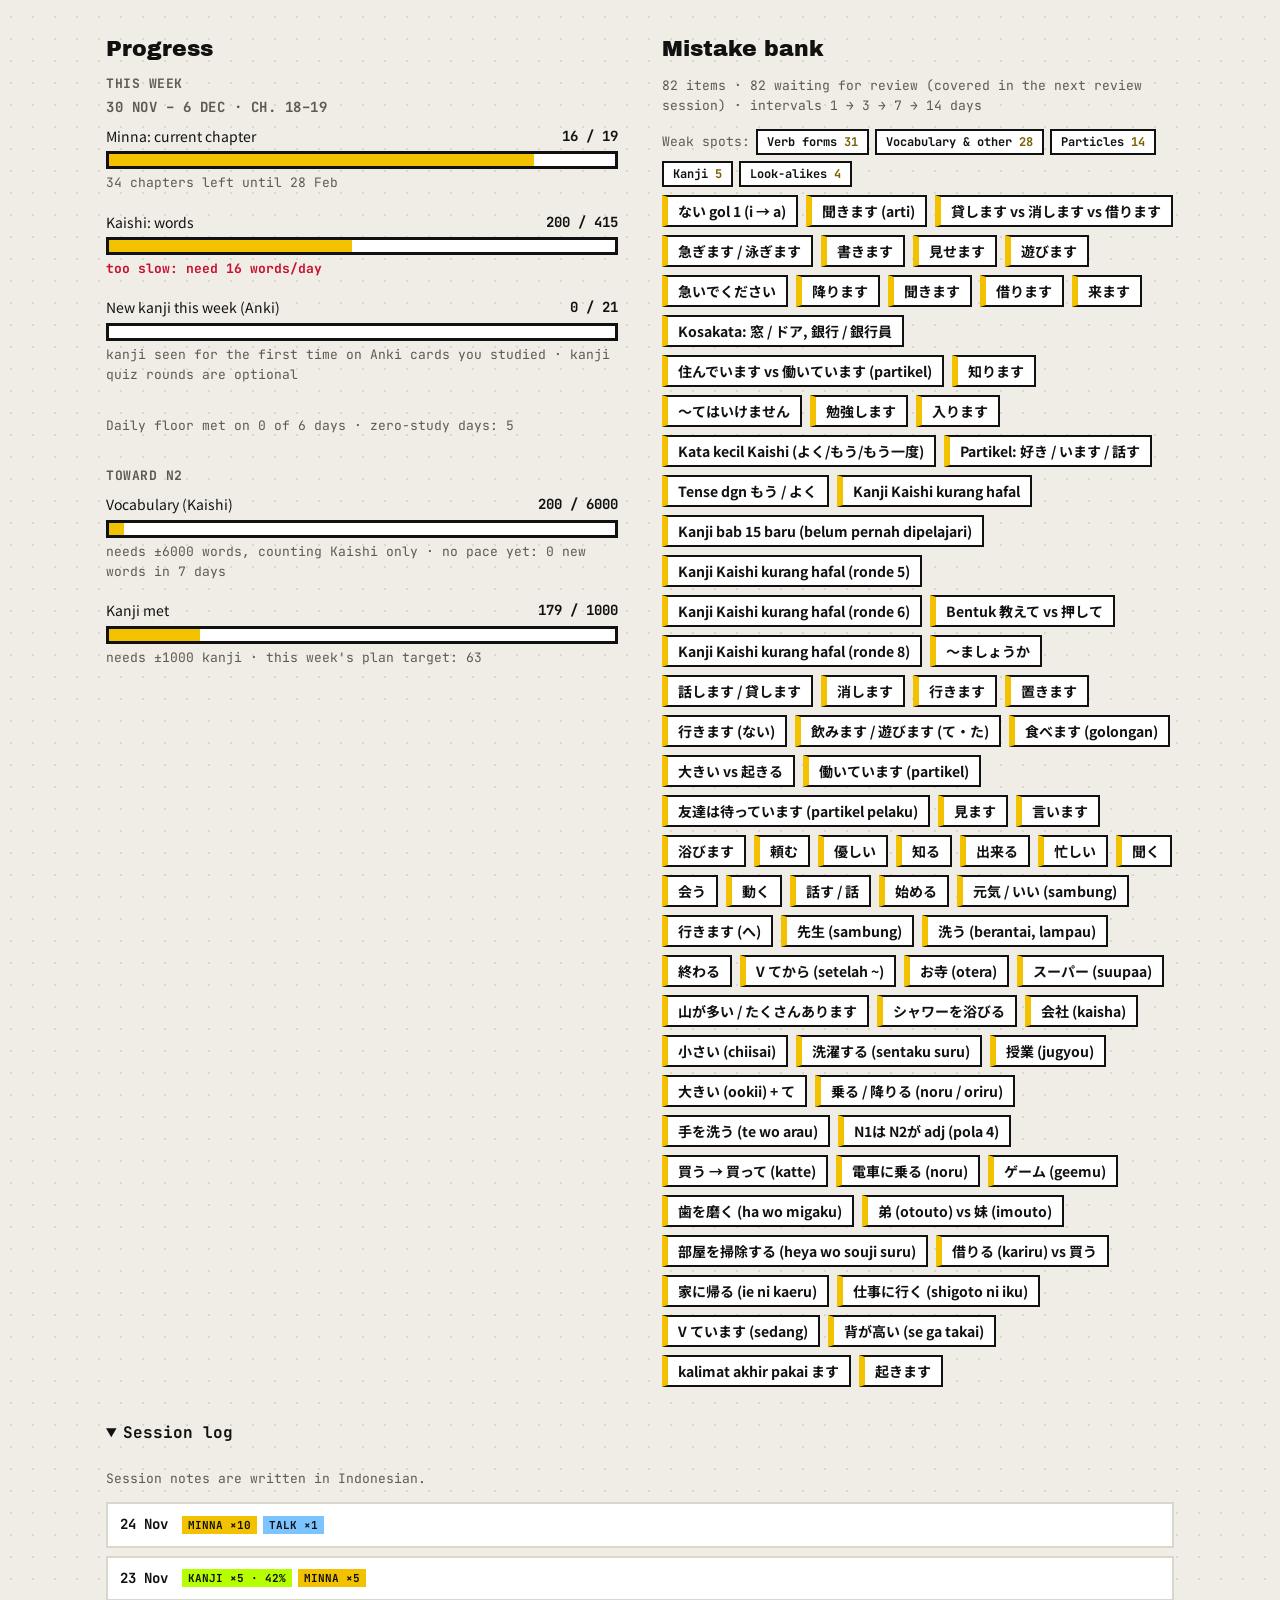
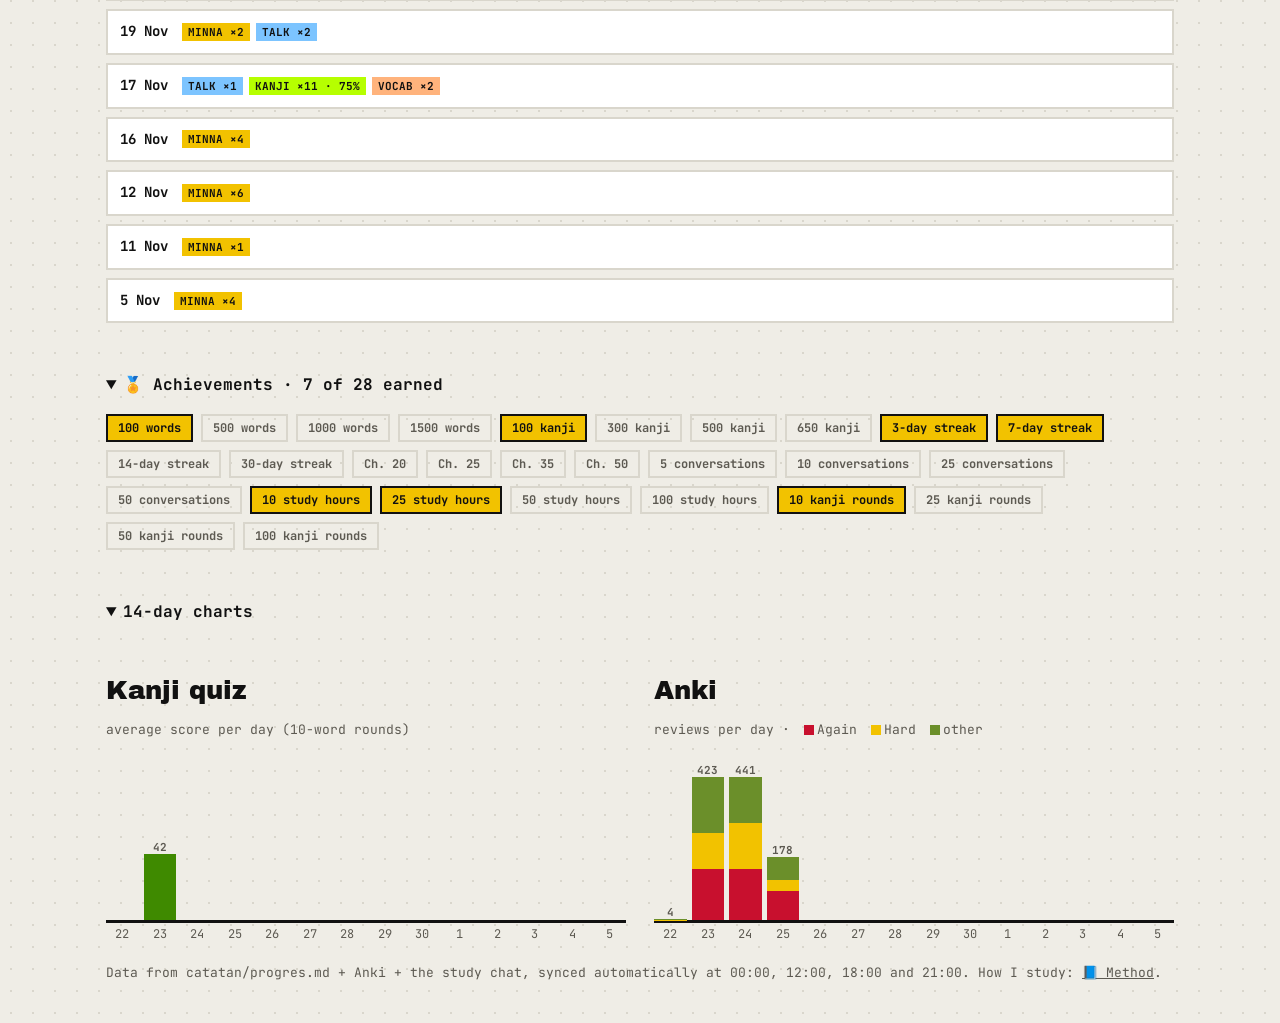
==== commit e49ee192: "Add total-hours card, per-line shadowing log, security headers - Home: 5th summary card "total studi" ====
--- a/index.html
+++ b/index.html
@@ -12,7 +12,7 @@
 <link rel="preconnect" href="https://fonts.googleapis.com">
 <link rel="preconnect" href="https://fonts.gstatic.com" crossorigin>
 <link href="https://fonts.googleapis.com/css2?family=Archivo+Black&family=Barlow+Condensed:wght@800&family=JetBrains+Mono:wght@400;700&family=Noto+Sans+JP:wght@400;700&display=swap" rel="stylesheet">
-<link rel="stylesheet" href="assets/css/styles.css?v=09f89c24">
+<link rel="stylesheet" href="assets/css/styles.css?v=d84e2744">
 </head>
 <body>
 <header class="top">
@@ -46,6 +46,7 @@
     <div class="tile"><span class="lb" data-i="sum.missions"></span><b id="sumMissions"></b><small id="sumMissionsSub"></small></div>
     <div class="tile"><span class="lb" data-i="sum.streak"></span><b id="sumStreak"></b><small data-i="streak.days"></small></div>
     <div class="tile"><span class="lb" data-i="sum.week"></span><b id="sumWeek"></b><small id="sumWeekSub"></small></div>
+    <div class="tile"><span class="lb" data-i="sum.total"></span><b id="sumTotal"></b><small id="sumTotalSub"></small></div>
   </div>
   <div id="alerts"></div>
   <p class="praise mono" id="praise"></p>
@@ -91,15 +92,9 @@
 </main>
 <footer class="mono muted small"><span data-i="footer"></span> <a href="metode.html" data-i="nav.method"></a>.</footer>
 <p class="tip mono small" id="tip" hidden></p>
-<script src="assets/js/i18n.js?v=bf45375c"></script>
-<script src="assets/js/flex.js?v=edc1879b"></script>
-<script src="assets/js/app.js?v=9c7cb409"></script>
-<script>
-  const dlg = document.getElementById("flexDlg");
-  document.getElementById("flexOpen").onclick = () => dlg.showModal();
-  document.getElementById("flexClose").onclick = () => dlg.close();
-  dlg.addEventListener("click", e => { if (e.target === dlg) dlg.close(); });  // tap backdrop to close
-</script>
+<script src="assets/js/i18n.js?v=21baa262"></script>
+<script src="assets/js/flex.js?v=6287a2b8"></script>
+<script src="assets/js/app.js?v=0453181f"></script>
 <script src="assets/js/pwa.js?v=f07ddea9"></script>
 </body>
 </html>
--- a/assets/css/styles.css
+++ b/assets/css/styles.css
@@ -139,6 +139,7 @@
 .fx-dlg .fx-ctrl{min-width:min(240px,100%)}
 /* summary strip + dashboard grid */
 .sum{display:grid;grid-template-columns:repeat(auto-fit,minmax(150px,1fr));gap:14px;margin:26px 0 6px}
+@media (max-width:600px){.sum .tile:last-child:nth-child(odd){grid-column:1/-1}}
 .tile{background:var(--card);border:3px solid var(--line);padding:12px 16px;min-width:0}
 .tile .lb{display:block;font:700 12px 'JetBrains Mono',monospace;color:var(--muted);text-transform:uppercase;letter-spacing:.04em}
 .tile b{display:block;font:800 40px/1.1 'Barlow Condensed',sans-serif;margin:2px 0}
